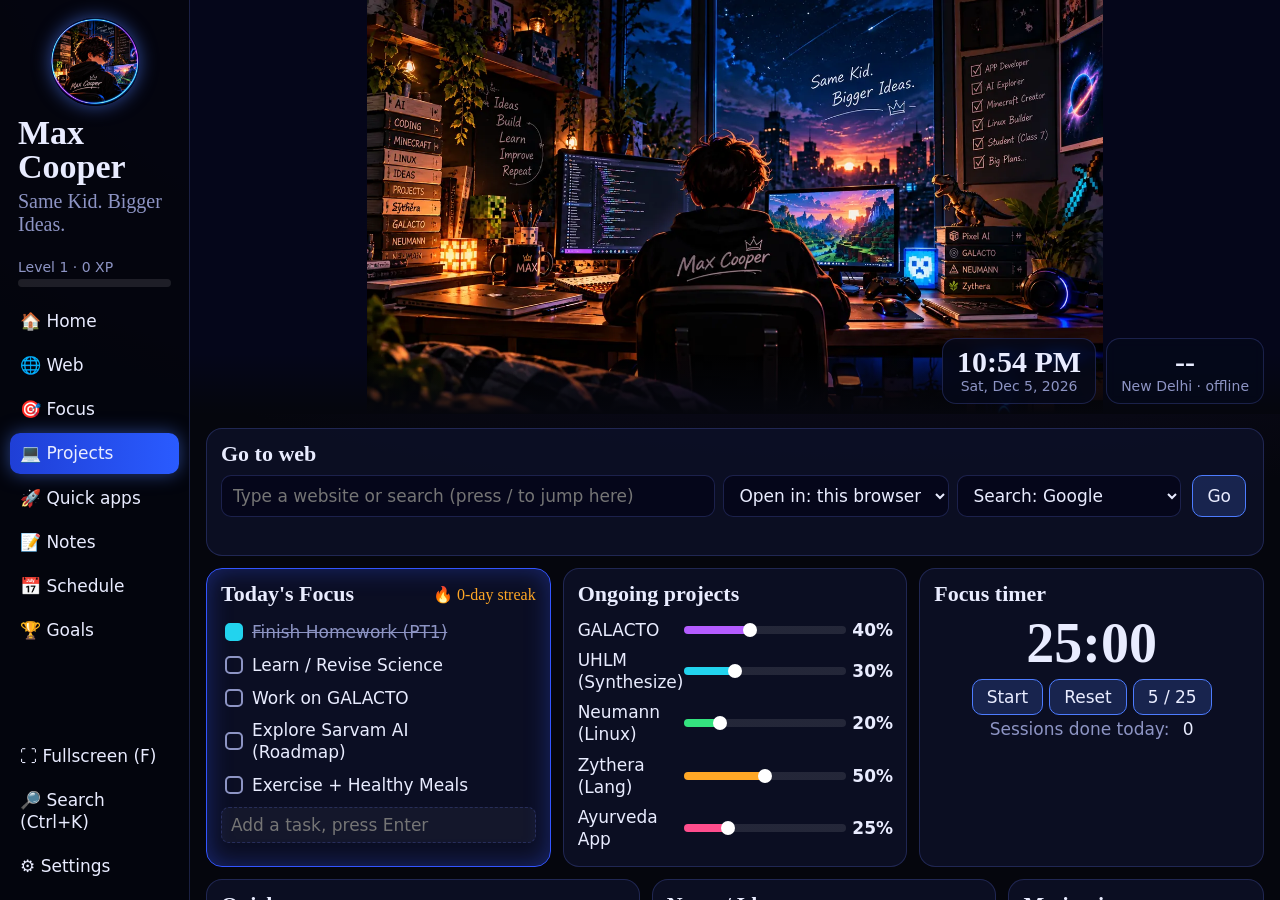
==== index.html @ 5cdc74ed "Add files via upload" ====
<!DOCTYPE html>
<html lang="en"><head><meta charset="UTF-8">
<meta name="viewport" content="width=device-width,initial-scale=1,viewport-fit=cover">
<title>Max Dashboard</title>

<link rel="stylesheet" href="Files/dashboard.css?v=2"></head><body>
<script src="Files/images.js"></script>
<h1 class="vh">Max Dashboard</h1>
<div id="toast" role="status" aria-live="polite"></div>
<nav aria-label="Sections"><img class="av" id="av" alt="Max Cooper"><div class="logo ctr">Max Cooper</div><div class="tag ctr">Same Kid. Bigger Ideas.</div><div class="xp"><span id="lv">Level 1</span> · <span id="xpn">0</span> XP<div class="bar"><i id="xpb"></i></div></div>
<button type="button" class="on" data-go="top">🏠 Home</button><button type="button" data-go="p-go">🌐 Web</button><button type="button" data-go="p-focus">🎯 Focus</button><button type="button" data-go="p-proj">💻 Projects</button><button type="button" data-go="p-apps">🚀 Quick apps</button><button type="button" data-go="p-notes">📝 Notes</button><button type="button" data-go="p-sch">📅 Schedule</button><button type="button" data-go="p-goals">🏆 Goals</button><span class="sp"></span>
<button type="button" id="fs">⛶ Fullscreen (F)</button><button type="button" id="k-open">🔎 Search (Ctrl+K)</button><button type="button" id="set">⚙ Settings</button></nav>
<main id="top"><div class="hero" id="hero" title="Click to enlarge / shrink"><div class="chips">
<div class="chip"><b id="clk">--:--</b><small id="dt"></small></div>
<div class="chip"><b id="wx">--</b><small id="wxs">New Delhi</small></div></div></div>
<div class="grid">
<section class="c s12" id="p-go"><h2>Go to web</h2><form class="go" id="go" autocomplete="off"><input id="gq" placeholder="Type a website or search (press / to jump here)" aria-label="Website or search"><select id="gb" aria-label="Open in browser"><option value="self">Open in: this browser</option><option value="chrome">Open in: Chrome</option><option value="edge">Open in: Edge</option><option value="firefox">Open in: Firefox</option><option value="brave">Open in: Brave</option></select><select id="ge" aria-label="Search engine"><option value="google">Search: Google</option><option value="ddg">Search: DuckDuckGo</option><option value="bing">Search: Bing</option><option value="brave">Search: Brave</option></select><button class="btn" type="submit">Go</button></form><div class="gh" id="gh" aria-live="polite"></div></section>
<section class="c s4 focus" id="p-focus"><h2>Today's Focus <small id="streak"></small></h2><ul id="l-focus"></ul><input class="add" data-add="focus" placeholder="Add a task, press Enter" aria-label="Add focus task"></section>
<section class="c s4" id="p-proj"><h2>Ongoing projects</h2><div id="proj"></div></section>
<section class="c s4 pomo"><h2>Focus timer</h2><div class="tm" id="tm">25:00</div><button class="btn" id="ps">Start</button><button class="btn" id="pr">Reset</button><button class="btn" id="pm">5 / 25</button><div class="row ctr">Sessions done today:&nbsp;<b id="pn">0</b></div></section>
<section class="c s5" id="p-apps"><h2>Quick apps</h2><div class="apps" id="apps"></div></section>
<section class="c s4" id="p-notes"><h2>Notes / Ideas</h2><ul id="l-notes"></ul><input class="add" data-add="notes" placeholder="New idea, press Enter" aria-label="Add note"></section>
<section class="c s3"><h2>Motivation</h2><div class="q" id="q"></div></section>
<section class="c s4" id="p-sch"><h2>Schedule (today)</h2><ul class="sch" id="sch"></ul></section>
<section class="c s4" id="p-goals"><h2>Goals</h2><ul id="l-goals"></ul><input class="add" data-add="goals" placeholder="New goal, press Enter" aria-label="Add goal"></section>
<section class="c s4"><h2>Last 7 days</h2><div class="wk" id="wk"></div><div class="row">Best day<b id="best">0</b></div></section>
<section class="c s4"><h2>This device</h2><div class="row">Battery<b id="bt">n/a</b></div><div class="bar"><i id="btb"></i></div>
<div class="row">Day progress<b id="dp">0%</b></div><div class="bar"><i id="dpb"></i></div>
<div class="row">Network<b id="nw"></b></div><div class="row">CPU cores / RAM<b id="hw"></b></div><div class="row">Tasks done today<b id="td"></b></div></section>
</div></main>
<dialog id="k"><input id="ki" placeholder="Type an app or task…" autocomplete="off" aria-label="Search"><ul id="kr"></ul></dialog>
<dialog id="sd"><h2 id="sdh">Settings</h2><p>Your data lives in this browser only. Back it up before clearing site data.</p>
<button class="btn" id="ex">Export backup</button><button class="btn" id="im">Import backup</button><button class="btn" id="rs">Reset all</button><button class="btn" onclick="sd.close()">Close</button><input type="file" id="fi" accept=".json" hidden></dialog>
<script src="Files/app.js" defer></script></body></html>
---- Files/dashboard.css ----
@font-face{font-family:"Caveat";font-style:normal;font-weight:600;font-display:swap;src:url("fonts/caveat-600.woff2") format("woff2")}
@font-face{font-family:"Patrick Hand";font-style:normal;font-weight:400;font-display:swap;src:url("fonts/patrick-hand.woff2") format("woff2")}

:root{--bg:#05060d;--card:rgba(13,17,42,.78);--line:rgba(110,130,255,.22);--ink:#e9ecff;--dim:#8d94c4;--acc:#4d7cff;--cy:#22d3ee;--gr:#34e37f;--or:#ffa726;--pk:#ff4d8d;--pu:#b45cff}
*{box-sizing:border-box}html,body{margin:0;height:100%}
body{background:radial-gradient(1200px 600px at 70% -10%,#1b1440,transparent),var(--bg);color:var(--ink);font:17px/1.3 "Patrick Hand",system-ui,sans-serif;display:grid;grid-template-columns:190px 1fr;overflow:hidden}
nav{padding:14px 10px;display:flex;flex-direction:column;gap:4px;border-right:1px solid var(--line);background:rgba(4,5,14,.9);overflow:auto}
.logo{font:600 34px/1 Caveat,cursive;padding:6px 8px 2px}.tag{font:20px Caveat,cursive;color:var(--dim);padding:0 8px 12px}
nav a,nav button{display:flex;gap:10px;align-items:center;padding:9px 10px;border-radius:10px;color:var(--ink);text-decoration:none;cursor:pointer;background:none;border:0;font:inherit;width:100%;text-align:left}
nav a:hover,nav button:hover{background:rgba(77,124,255,.14)}nav a.on,nav button.on{background:linear-gradient(90deg,#1f3fd6,#2a5bff);box-shadow:0 0 18px rgba(77,124,255,.5)}
nav .sp{flex:1}
main{overflow:auto;padding:0 16px 18px;scroll-behavior:smooth}
.hero{position:relative;height:clamp(230px,46vh,480px);margin:0 -16px 14px;background:#05061a var(--hero) center/contain no-repeat;cursor:zoom-in;transition:height .35s}.hero.big{height:min(56.25vw,92vh);cursor:zoom-out}
.av{display:none;width:88px;height:88px;border-radius:50%;margin:4px auto 0;box-shadow:0 0 18px rgba(77,124,255,.6);object-fit:cover}.xp{margin:6px 8px 10px;font-size:14px;color:var(--dim)}.xp .bar{margin-top:3px}
.wk{display:flex;align-items:flex-end;gap:6px;height:90px}.wk div{flex:1;text-align:center;font-size:12px;color:var(--dim)}.wk i{display:block;background:linear-gradient(var(--cy),var(--acc));border-radius:6px 6px 2px 2px;min-height:3px;margin-bottom:3px}
.hero:after{content:"";position:absolute;inset:auto 0 0;height:60px;background:linear-gradient(transparent,var(--bg))}
.chips{position:absolute;right:16px;bottom:10px;display:flex;gap:10px;z-index:2;flex-wrap:wrap;max-width:calc(100% - 32px);justify-content:flex-end}
.chip{background:rgba(6,9,26,.82);border:1px solid var(--line);border-radius:14px;padding:8px 14px;backdrop-filter:blur(6px);text-align:center}
.chip b{font:600 30px/1 Caveat,cursive}.chip small{display:block;color:var(--dim);font-size:14px}
.grid{display:grid;grid-template-columns:repeat(12,1fr);gap:12px}
.c{background:var(--card);border:1px solid var(--line);border-radius:16px;padding:12px 14px;min-width:0}
.c h2{margin:0 0 8px;font:600 22px Caveat,cursive;display:flex;justify-content:space-between;align-items:center}
.s12{grid-column:span 12}.s4{grid-column:span 4}.s3{grid-column:span 3}.s5{grid-column:span 5}.s6{grid-column:span 6}.s8{grid-column:span 8}
.focus{border-color:#3355ff;box-shadow:0 0 24px rgba(51,85,255,.35) inset}
ul{list-style:none;margin:0;padding:0}
li.t{display:flex;align-items:center;gap:9px;padding:5px 4px;border-radius:8px}
li.t:hover{background:rgba(255,255,255,.04)}
li.t input{appearance:none;width:18px;height:18px;border:2px solid var(--dim);border-radius:5px;flex:none;cursor:pointer;margin:0}
li.t input:checked{background:var(--cy);border-color:var(--cy)}
li.t input:checked+span{text-decoration:line-through;color:var(--dim)}
li.t span{flex:1;overflow-wrap:anywhere}li.t button{opacity:0;background:none;border:0;color:var(--pk);cursor:pointer;font-size:18px}
li.t:hover button,li.t button:focus{opacity:1}
.add{width:100%;margin-top:6px;background:rgba(255,255,255,.04);border:1px dashed var(--line);border-radius:8px;color:var(--ink);padding:6px 9px;font:inherit}
.go{display:flex;gap:8px;flex-wrap:wrap}.go input,.go select{background:#05061a;color:var(--ink);border:1px solid var(--line);border-radius:10px;padding:9px 11px;font:inherit}.go input{flex:1 1 260px}.go input:focus,.go select:focus{border-color:var(--acc)}.gh{min-height:20px;margin-top:6px;color:var(--dim);font-size:15px}
.pr{display:grid;grid-template-columns:96px 1fr 40px;gap:8px;align-items:center;padding:4px 0}
input[type=range]{width:100%;height:8px;appearance:none;background:rgba(255,255,255,.1);border-radius:9px;outline:0}
input[type=range]::-webkit-slider-thumb{appearance:none;width:14px;height:14px;border-radius:50%;background:#fff;border:0;cursor:pointer}
input[type=range]::-moz-range-thumb{width:14px;height:14px;border-radius:50%;background:#fff;border:0;cursor:pointer}
input[type=range]::-moz-range-track{background:transparent}
.bar{height:8px;border-radius:9px;background:rgba(255,255,255,.1);overflow:hidden}.bar i{display:block;height:100%;border-radius:9px}
.apps{display:grid;grid-template-columns:repeat(4,1fr);gap:8px}
.app{background:rgba(255,255,255,.05);border:1px solid var(--line);border-radius:12px;padding:8px 2px;text-align:center;color:var(--ink);text-decoration:none;font-size:14px}
.app:hover{border-color:var(--acc);background:rgba(77,124,255,.15)}.app em{display:block;font-style:normal;font-size:26px}
.sch li{display:grid;grid-template-columns:52px 14px 1fr;gap:8px;align-items:center;padding:3px 6px;border-radius:8px}
.sch li.now{background:rgba(77,124,255,.22);outline:1px solid var(--acc)}.sch li.past{opacity:.45}
.dot{width:12px;height:12px;border-radius:50%}
.pomo{text-align:center}.pomo .tm{font:600 56px/1 Caveat,cursive;margin:2px 0 8px}
.btn{background:rgba(77,124,255,.2);border:1px solid var(--acc);color:var(--ink);border-radius:10px;padding:6px 14px;font:inherit;cursor:pointer;margin:0 3px}
.btn:hover{background:var(--acc)}
.q{font:600 24px/1.2 Caveat,cursive;padding:6px 4px}.q small{display:block;color:var(--dim);font-size:18px;text-align:right}
.row{display:flex;justify-content:space-between;gap:8px;padding:3px 0;color:var(--dim)}.row b{color:var(--ink);font-weight:400}
dialog{background:#0b0e26;color:var(--ink);border:1px solid var(--acc);border-radius:16px;padding:18px;min-width:min(420px,90vw)}
dialog::backdrop{background:rgba(0,0,0,.7)}
#k input{width:100%;font:22px "Patrick Hand";padding:10px;border-radius:10px;border:1px solid var(--acc);background:#05061a;color:var(--ink)}
:focus-visible{outline:2px solid var(--cy);outline-offset:2px}
@media(max-width:1000px){.s4,.s3,.s5{grid-column:span 6}.s8{grid-column:span 12}}
@media(max-width:760px){body{grid-template-columns:1fr;grid-template-rows:auto 1fr}nav{flex-direction:row;overflow-x:auto;border:0;padding:8px}nav .logo,nav .tag,nav .sp{display:none}nav a,nav button{white-space:nowrap}.ctr{text-align:center}.s4,.s3,.s5,.s6,.s8{grid-column:span 12}}
@media(prefers-reduced-motion:reduce){main{scroll-behavior:auto}.hero{transition:none}}
.vh{position:absolute;width:1px;height:1px;overflow:hidden;clip:rect(0,0,0,0);white-space:nowrap}
#toast{position:fixed;left:50%;bottom:18px;transform:translate(-50%,120%);opacity:0;transition:transform .25s,opacity .25s;background:#3a0d14;border:1px solid #ff4d6d;color:#ffd7de;padding:9px 16px;border-radius:12px;z-index:50;font-size:15px;pointer-events:none}
#xpb{width:0;background:var(--pu)}
#streak{font:16px "Patrick Hand";color:var(--or)}
.row.ctr{justify-content:center}
#btb{width:0;background:var(--gr)}
#dpb{width:0;background:var(--acc)}
#kr{margin-top:8px}
#sdh{font:600 26px Caveat}
#rs{border-color:var(--pk)}

/* ---------- Neon scrollbars (v2: blended, brighter) ---------- */
main{--sb1:#22d3ee;--sb2:#4d7cff;--sb3:#b45cff;--sb4:#ff4d8d}
nav{--sb1:#ff4d8d;--sb2:#b45cff;--sb3:#4d7cff;--sb4:#22d3ee}
main::-webkit-scrollbar{width:14px;height:14px}
nav::-webkit-scrollbar{width:10px;height:10px}
main::-webkit-scrollbar-track,nav::-webkit-scrollbar-track{
  background:linear-gradient(90deg,rgba(77,124,255,.10),rgba(5,6,18,.95) 40%,rgba(180,92,255,.10));
  box-shadow:inset 0 0 8px rgba(0,0,0,.9),inset 0 0 2px rgba(110,130,255,.5)}
main::-webkit-scrollbar-thumb,nav::-webkit-scrollbar-thumb{
  background:linear-gradient(180deg,var(--sb1),var(--sb2) 35%,var(--sb3) 70%,var(--sb4));
  border-radius:12px;border:2px solid rgba(5,6,18,.95);
  box-shadow:0 0 6px var(--sb1),0 0 14px var(--sb2),0 0 22px var(--sb3),inset 0 0 5px rgba(255,255,255,.7)}
main::-webkit-scrollbar-thumb:hover,nav::-webkit-scrollbar-thumb:hover{
  background:linear-gradient(180deg,#fff,var(--sb1) 25%,var(--sb2) 60%,var(--sb3));
  box-shadow:0 0 10px var(--sb1),0 0 22px var(--sb2),0 0 34px var(--sb3),inset 0 0 8px #fff}
main::-webkit-scrollbar-thumb:active,nav::-webkit-scrollbar-thumb:active{filter:brightness(1.35) saturate(1.3)}
nav::-webkit-scrollbar-thumb:horizontal{background:linear-gradient(90deg,var(--sb1),var(--sb2) 35%,var(--sb3) 70%,var(--sb4))}
main::-webkit-scrollbar-button,nav::-webkit-scrollbar-button{display:none;width:0;height:0}
main::-webkit-scrollbar-corner,nav::-webkit-scrollbar-corner{background:transparent}
@supports not selector(::-webkit-scrollbar){
  main{scrollbar-width:thin;scrollbar-color:#22d3ee rgba(5,6,18,.95)}
  nav{scrollbar-width:thin;scrollbar-color:#ff4d8d rgba(5,6,18,.95)}
}
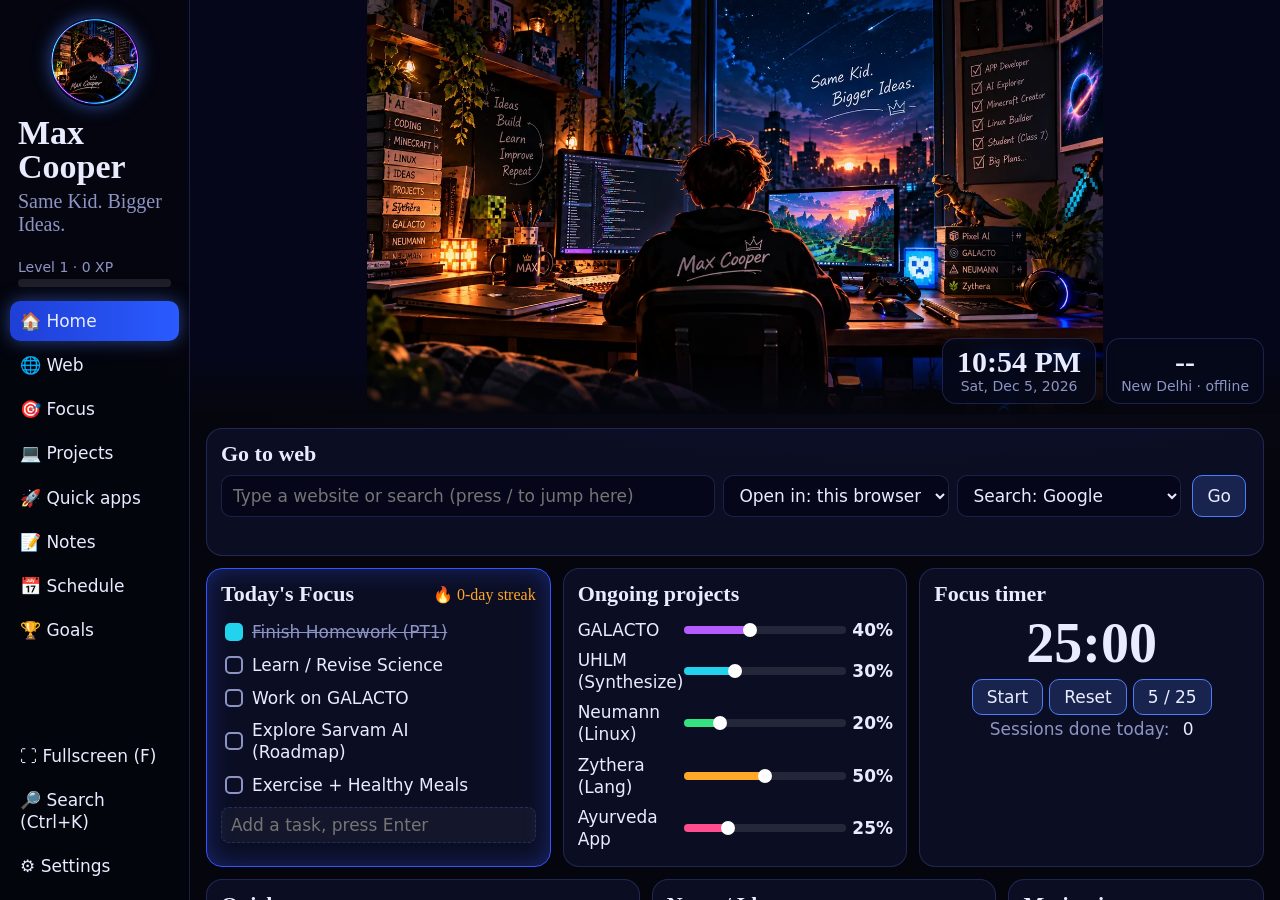
==== commit ea227ca9: "Add files via upload" ====
--- a/index.html
+++ b/index.html
@@ -3,14 +3,14 @@
 <meta name="viewport" content="width=device-width,initial-scale=1,viewport-fit=cover">
 <title>Max Dashboard</title>
 
-<link rel="stylesheet" href="Files/dashboard.css?v=2"></head><body>
+<link rel="stylesheet" href="Files/dashboard.css?v=5"></head><body>
 <script src="Files/images.js"></script>
 <h1 class="vh">Max Dashboard</h1>
 <div id="toast" role="status" aria-live="polite"></div>
 <nav aria-label="Sections"><img class="av" id="av" alt="Max Cooper"><div class="logo ctr">Max Cooper</div><div class="tag ctr">Same Kid. Bigger Ideas.</div><div class="xp"><span id="lv">Level 1</span> · <span id="xpn">0</span> XP<div class="bar"><i id="xpb"></i></div></div>
 <button type="button" class="on" data-go="top">🏠 Home</button><button type="button" data-go="p-go">🌐 Web</button><button type="button" data-go="p-focus">🎯 Focus</button><button type="button" data-go="p-proj">💻 Projects</button><button type="button" data-go="p-apps">🚀 Quick apps</button><button type="button" data-go="p-notes">📝 Notes</button><button type="button" data-go="p-sch">📅 Schedule</button><button type="button" data-go="p-goals">🏆 Goals</button><span class="sp"></span>
 <button type="button" id="fs">⛶ Fullscreen (F)</button><button type="button" id="k-open">🔎 Search (Ctrl+K)</button><button type="button" id="set">⚙ Settings</button></nav>
-<main id="top"><div class="hero" id="hero" title="Click to enlarge / shrink"><div class="chips">
+<main id="top"><div class="tab" id="tab-top"><div class="hero" id="hero" title="Click to enlarge / shrink"><div class="chips">
 <div class="chip"><b id="clk">--:--</b><small id="dt"></small></div>
 <div class="chip"><b id="wx">--</b><small id="wxs">New Delhi</small></div></div></div>
 <div class="grid">
@@ -27,8 +27,8 @@
 <section class="c s4"><h2>This device</h2><div class="row">Battery<b id="bt">n/a</b></div><div class="bar"><i id="btb"></i></div>
 <div class="row">Day progress<b id="dp">0%</b></div><div class="bar"><i id="dpb"></i></div>
 <div class="row">Network<b id="nw"></b></div><div class="row">CPU cores / RAM<b id="hw"></b></div><div class="row">Tasks done today<b id="td"></b></div></section>
-</div></main>
+</div></div><div class="tab" id="tab-p-go" hidden></div><div class="tab" id="tab-p-focus" hidden></div><div class="tab" id="tab-p-proj" hidden></div><div class="tab" id="tab-p-apps" hidden></div><div class="tab" id="tab-p-notes" hidden></div><div class="tab" id="tab-p-sch" hidden></div><div class="tab" id="tab-p-goals" hidden></div></main>
 <dialog id="k"><input id="ki" placeholder="Type an app or task…" autocomplete="off" aria-label="Search"><ul id="kr"></ul></dialog>
 <dialog id="sd"><h2 id="sdh">Settings</h2><p>Your data lives in this browser only. Back it up before clearing site data.</p>
 <button class="btn" id="ex">Export backup</button><button class="btn" id="im">Import backup</button><button class="btn" id="rs">Reset all</button><button class="btn" onclick="sd.close()">Close</button><input type="file" id="fi" accept=".json" hidden></dialog>
-<script src="Files/app.js" defer></script></body></html>
+<script src="Files/app.js?v=5" defer></script></body></html>
--- a/Files/dashboard.css
+++ b/Files/dashboard.css
@@ -67,26 +67,25 @@
 #sdh{font:600 26px Caveat}
 #rs{border-color:var(--pk)}
 
-/* ---------- Neon scrollbars (v2: blended, brighter) ---------- */
-main{--sb1:#22d3ee;--sb2:#4d7cff;--sb3:#b45cff;--sb4:#ff4d8d}
-nav{--sb1:#ff4d8d;--sb2:#b45cff;--sb3:#4d7cff;--sb4:#22d3ee}
-main::-webkit-scrollbar{width:14px;height:14px}
-nav::-webkit-scrollbar{width:10px;height:10px}
-main::-webkit-scrollbar-track,nav::-webkit-scrollbar-track{
-  background:linear-gradient(90deg,rgba(77,124,255,.10),rgba(5,6,18,.95) 40%,rgba(180,92,255,.10));
-  box-shadow:inset 0 0 8px rgba(0,0,0,.9),inset 0 0 2px rgba(110,130,255,.5)}
+/* ---------- Neon scrollbars (v4: dark glass + neon edge, matches the cards) ---------- */
+main{--n1:34,211,238;--n2:77,124,255;--n3:180,92,255}
+nav{--n1:180,92,255;--n2:77,124,255;--n3:34,211,238}
+main::-webkit-scrollbar,nav::-webkit-scrollbar{width:12px;height:12px}
+main::-webkit-scrollbar-track,nav::-webkit-scrollbar-track{background:rgba(5,6,16,.55);border-left:1px solid rgba(110,130,255,.16);box-shadow:inset 0 0 10px rgba(0,0,0,.7)}
 main::-webkit-scrollbar-thumb,nav::-webkit-scrollbar-thumb{
-  background:linear-gradient(180deg,var(--sb1),var(--sb2) 35%,var(--sb3) 70%,var(--sb4));
-  border-radius:12px;border:2px solid rgba(5,6,18,.95);
-  box-shadow:0 0 6px var(--sb1),0 0 14px var(--sb2),0 0 22px var(--sb3),inset 0 0 5px rgba(255,255,255,.7)}
+  background:linear-gradient(180deg,rgba(var(--n1),.22),rgba(var(--n2),.28),rgba(var(--n3),.22)) padding-box;
+  border:3px solid transparent;border-radius:12px;
+  box-shadow:inset 0 0 0 1px rgba(var(--n2),.75),inset 0 0 8px rgba(var(--n1),.45)}
 main::-webkit-scrollbar-thumb:hover,nav::-webkit-scrollbar-thumb:hover{
-  background:linear-gradient(180deg,#fff,var(--sb1) 25%,var(--sb2) 60%,var(--sb3));
-  box-shadow:0 0 10px var(--sb1),0 0 22px var(--sb2),0 0 34px var(--sb3),inset 0 0 8px #fff}
-main::-webkit-scrollbar-thumb:active,nav::-webkit-scrollbar-thumb:active{filter:brightness(1.35) saturate(1.3)}
-nav::-webkit-scrollbar-thumb:horizontal{background:linear-gradient(90deg,var(--sb1),var(--sb2) 35%,var(--sb3) 70%,var(--sb4))}
+  background:linear-gradient(180deg,rgba(var(--n1),.45),rgba(var(--n2),.5),rgba(var(--n3),.45)) padding-box;
+  box-shadow:inset 0 0 0 1px rgb(var(--n1)),inset 0 0 10px rgba(var(--n1),.8),0 0 8px rgba(var(--n2),.6)}
+main::-webkit-scrollbar-thumb:active,nav::-webkit-scrollbar-thumb:active{background:linear-gradient(180deg,rgba(var(--n1),.6),rgba(var(--n3),.6)) padding-box}
+nav::-webkit-scrollbar-thumb:horizontal{background:linear-gradient(90deg,rgba(var(--n1),.22),rgba(var(--n2),.28),rgba(var(--n3),.22)) padding-box}
 main::-webkit-scrollbar-button,nav::-webkit-scrollbar-button{display:none;width:0;height:0}
 main::-webkit-scrollbar-corner,nav::-webkit-scrollbar-corner{background:transparent}
 @supports not selector(::-webkit-scrollbar){
-  main{scrollbar-width:thin;scrollbar-color:#22d3ee rgba(5,6,18,.95)}
-  nav{scrollbar-width:thin;scrollbar-color:#ff4d8d rgba(5,6,18,.95)}
+  main,nav{scrollbar-width:thin;scrollbar-color:rgba(77,124,255,.6) rgba(5,6,16,.55)}
 }
+
+/* ---------- Tabs: one page visible at a time ---------- */
+.tab[hidden]{display:none}
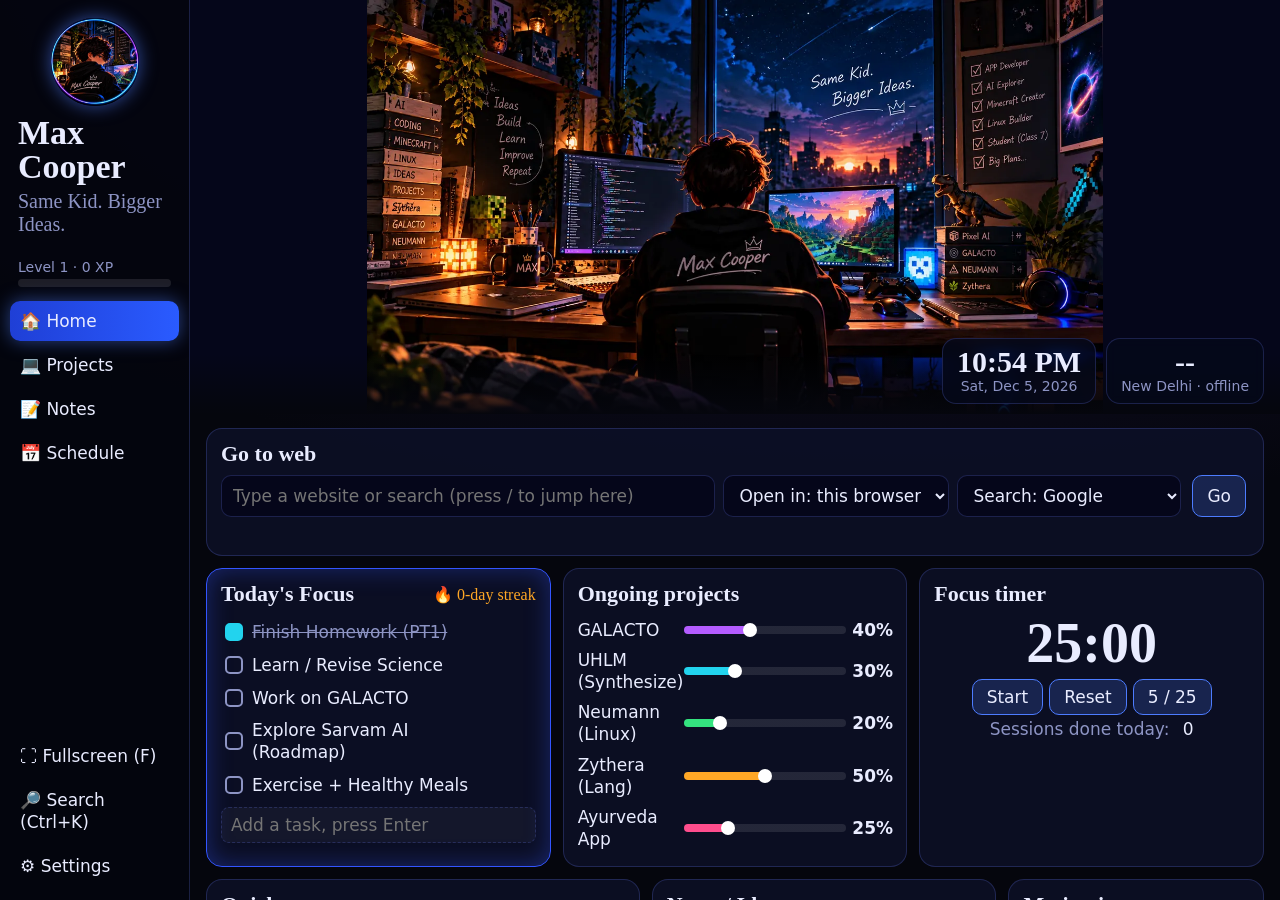
==== commit ede5a09b: "Add files via upload" ====
--- a/index.html
+++ b/index.html
@@ -3,12 +3,12 @@
 <meta name="viewport" content="width=device-width,initial-scale=1,viewport-fit=cover">
 <title>Max Dashboard</title>
 
-<link rel="stylesheet" href="Files/dashboard.css?v=5"></head><body>
+<link rel="stylesheet" href="Files/dashboard.css?v=6"></head><body>
 <script src="Files/images.js"></script>
 <h1 class="vh">Max Dashboard</h1>
 <div id="toast" role="status" aria-live="polite"></div>
 <nav aria-label="Sections"><img class="av" id="av" alt="Max Cooper"><div class="logo ctr">Max Cooper</div><div class="tag ctr">Same Kid. Bigger Ideas.</div><div class="xp"><span id="lv">Level 1</span> · <span id="xpn">0</span> XP<div class="bar"><i id="xpb"></i></div></div>
-<button type="button" class="on" data-go="top">🏠 Home</button><button type="button" data-go="p-go">🌐 Web</button><button type="button" data-go="p-focus">🎯 Focus</button><button type="button" data-go="p-proj">💻 Projects</button><button type="button" data-go="p-apps">🚀 Quick apps</button><button type="button" data-go="p-notes">📝 Notes</button><button type="button" data-go="p-sch">📅 Schedule</button><button type="button" data-go="p-goals">🏆 Goals</button><span class="sp"></span>
+<button type="button" class="on" data-go="top">🏠 Home</button><button type="button" data-go="p-proj">💻 Projects</button><button type="button" data-go="p-notes">📝 Notes</button><button type="button" data-go="p-sch">📅 Schedule</button><span class="sp"></span>
 <button type="button" id="fs">⛶ Fullscreen (F)</button><button type="button" id="k-open">🔎 Search (Ctrl+K)</button><button type="button" id="set">⚙ Settings</button></nav>
 <main id="top"><div class="tab" id="tab-top"><div class="hero" id="hero" title="Click to enlarge / shrink"><div class="chips">
 <div class="chip"><b id="clk">--:--</b><small id="dt"></small></div>
@@ -27,8 +27,8 @@
 <section class="c s4"><h2>This device</h2><div class="row">Battery<b id="bt">n/a</b></div><div class="bar"><i id="btb"></i></div>
 <div class="row">Day progress<b id="dp">0%</b></div><div class="bar"><i id="dpb"></i></div>
 <div class="row">Network<b id="nw"></b></div><div class="row">CPU cores / RAM<b id="hw"></b></div><div class="row">Tasks done today<b id="td"></b></div></section>
-</div></div><div class="tab" id="tab-p-go" hidden></div><div class="tab" id="tab-p-focus" hidden></div><div class="tab" id="tab-p-proj" hidden></div><div class="tab" id="tab-p-apps" hidden></div><div class="tab" id="tab-p-notes" hidden></div><div class="tab" id="tab-p-sch" hidden></div><div class="tab" id="tab-p-goals" hidden></div></main>
-<dialog id="k"><input id="ki" placeholder="Type an app or task…" autocomplete="off" aria-label="Search"><ul id="kr"></ul></dialog>
+</div></div><div class="tab" id="tab-p-proj" hidden></div><div class="tab" id="tab-p-notes" hidden></div><div class="tab" id="tab-p-sch" hidden></div></main>
+<dialog id="k"><div class="kh"><input id="ki" placeholder="Type an app or task…" autocomplete="off" aria-label="Search"><button type="button" class="btn" id="k-x" aria-label="Close search (Esc)">✕ Esc</button></div><ul id="kr"></ul><small class="khint">Enter opens the first result · Esc or click outside to close</small></dialog>
 <dialog id="sd"><h2 id="sdh">Settings</h2><p>Your data lives in this browser only. Back it up before clearing site data.</p>
 <button class="btn" id="ex">Export backup</button><button class="btn" id="im">Import backup</button><button class="btn" id="rs">Reset all</button><button class="btn" onclick="sd.close()">Close</button><input type="file" id="fi" accept=".json" hidden></dialog>
-<script src="Files/app.js?v=5" defer></script></body></html>
+<script src="Files/app.js?v=6" defer></script></body></html>
--- a/Files/dashboard.css
+++ b/Files/dashboard.css
@@ -89,3 +89,7 @@
 
 /* ---------- Tabs: one page visible at a time ---------- */
 .tab[hidden]{display:none}
+
+/* search palette exit */
+.kh{display:flex;gap:8px;align-items:center}#k .kh input{flex:1;width:auto;min-width:0}#k-x{white-space:nowrap;margin:0}
+.khint{display:block;margin-top:8px;color:var(--dim);font-size:14px}
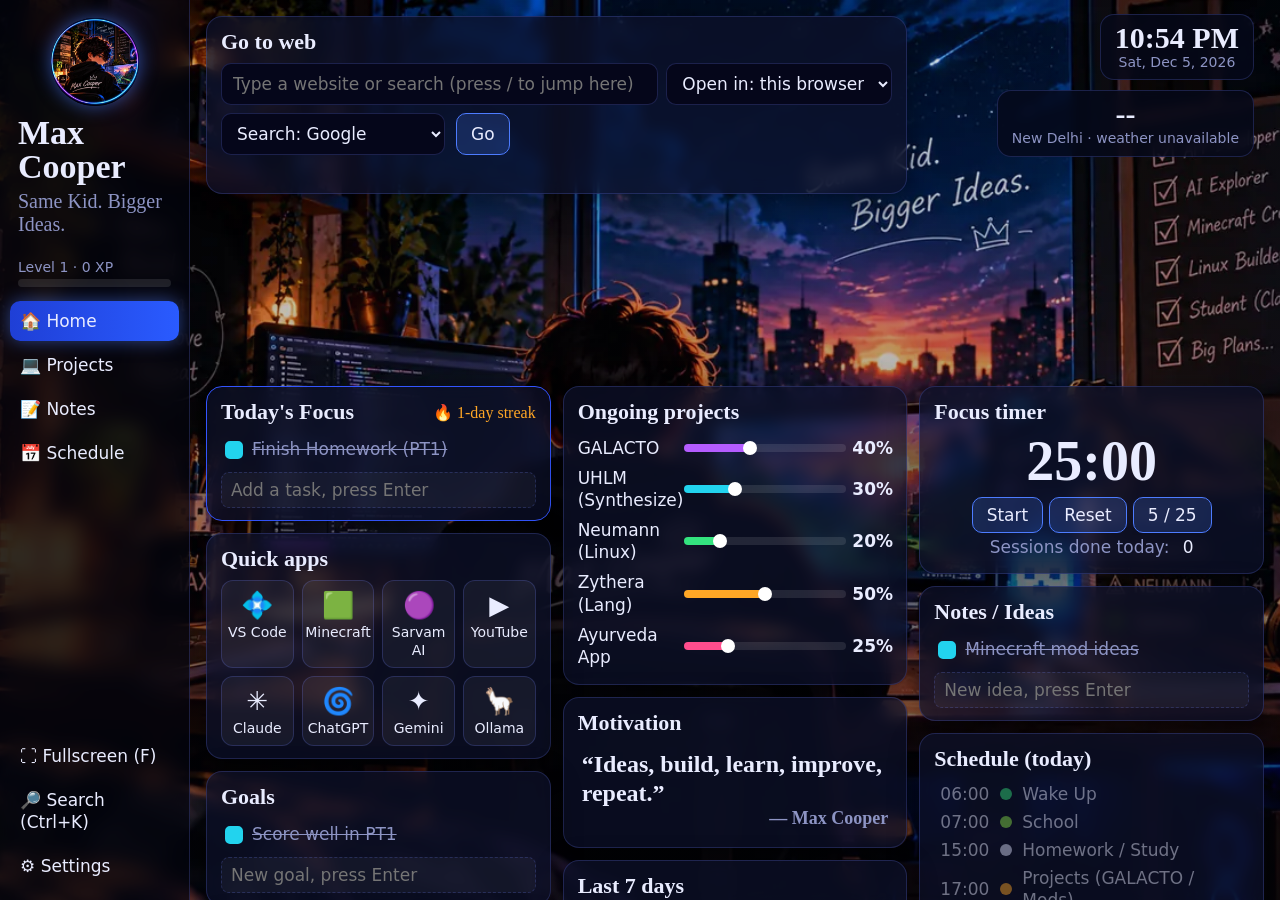
==== commit 945b8f79: "Add files via upload" ====
--- a/index.html
+++ b/index.html
@@ -1,34 +1,24 @@
-<!DOCTYPE html>
+<!doctype html>
 <html lang="en"><head><meta charset="UTF-8">
 <meta name="viewport" content="width=device-width,initial-scale=1,viewport-fit=cover">
+<meta name="referrer" content="strict-origin-when-cross-origin">
+<meta http-equiv="Content-Security-Policy" content="default-src 'self'; base-uri 'self'; object-src 'none'; form-action 'self'; script-src 'self'; style-src 'self'; style-src-attr 'none'; img-src 'self' data:; font-src 'self'; connect-src 'self' https://api.open-meteo.com; media-src 'self' blob:; upgrade-insecure-requests; worker-src 'none'; child-src 'none'; frame-src 'none'; manifest-src 'none'">
 <title>Max Dashboard</title>
 
-<link rel="stylesheet" href="Files/dashboard.css?v=6"></head><body>
-<script src="Files/images.js"></script>
+<link rel="stylesheet" href="Files/dashboard.css?v=10" integrity="sha256-ASLS/O2pvuTN1r3kNy6S98vdaICuDOQw22bFtj13DyQ="></head><body>
+<script src="Files/images.js" integrity="sha256-DKSNkQ2lrHrO9ttjyRki/hijJqi7IDDa0PtmcprA6M0="></script>
 <h1 class="vh">Max Dashboard</h1>
 <div id="toast" role="status" aria-live="polite"></div>
 <nav aria-label="Sections"><img class="av" id="av" alt="Max Cooper"><div class="logo ctr">Max Cooper</div><div class="tag ctr">Same Kid. Bigger Ideas.</div><div class="xp"><span id="lv">Level 1</span> · <span id="xpn">0</span> XP<div class="bar"><i id="xpb"></i></div></div>
 <button type="button" class="on" data-go="top">🏠 Home</button><button type="button" data-go="p-proj">💻 Projects</button><button type="button" data-go="p-notes">📝 Notes</button><button type="button" data-go="p-sch">📅 Schedule</button><span class="sp"></span>
 <button type="button" id="fs">⛶ Fullscreen (F)</button><button type="button" id="k-open">🔎 Search (Ctrl+K)</button><button type="button" id="set">⚙ Settings</button></nav>
-<main id="top"><div class="tab" id="tab-top"><div class="hero" id="hero" title="Click to enlarge / shrink"><div class="chips">
-<div class="chip"><b id="clk">--:--</b><small id="dt"></small></div>
-<div class="chip"><b id="wx">--</b><small id="wxs">New Delhi</small></div></div></div>
-<div class="grid">
-<section class="c s12" id="p-go"><h2>Go to web</h2><form class="go" id="go" autocomplete="off"><input id="gq" placeholder="Type a website or search (press / to jump here)" aria-label="Website or search"><select id="gb" aria-label="Open in browser"><option value="self">Open in: this browser</option><option value="chrome">Open in: Chrome</option><option value="edge">Open in: Edge</option><option value="firefox">Open in: Firefox</option><option value="brave">Open in: Brave</option></select><select id="ge" aria-label="Search engine"><option value="google">Search: Google</option><option value="ddg">Search: DuckDuckGo</option><option value="bing">Search: Bing</option><option value="brave">Search: Brave</option></select><button class="btn" type="submit">Go</button></form><div class="gh" id="gh" aria-live="polite"></div></section>
-<section class="c s4 focus" id="p-focus"><h2>Today's Focus <small id="streak"></small></h2><ul id="l-focus"></ul><input class="add" data-add="focus" placeholder="Add a task, press Enter" aria-label="Add focus task"></section>
-<section class="c s4" id="p-proj"><h2>Ongoing projects</h2><div id="proj"></div></section>
-<section class="c s4 pomo"><h2>Focus timer</h2><div class="tm" id="tm">25:00</div><button class="btn" id="ps">Start</button><button class="btn" id="pr">Reset</button><button class="btn" id="pm">5 / 25</button><div class="row ctr">Sessions done today:&nbsp;<b id="pn">0</b></div></section>
-<section class="c s5" id="p-apps"><h2>Quick apps</h2><div class="apps" id="apps"></div></section>
-<section class="c s4" id="p-notes"><h2>Notes / Ideas</h2><ul id="l-notes"></ul><input class="add" data-add="notes" placeholder="New idea, press Enter" aria-label="Add note"></section>
-<section class="c s3"><h2>Motivation</h2><div class="q" id="q"></div></section>
-<section class="c s4" id="p-sch"><h2>Schedule (today)</h2><ul class="sch" id="sch"></ul></section>
-<section class="c s4" id="p-goals"><h2>Goals</h2><ul id="l-goals"></ul><input class="add" data-add="goals" placeholder="New goal, press Enter" aria-label="Add goal"></section>
-<section class="c s4"><h2>Last 7 days</h2><div class="wk" id="wk"></div><div class="row">Best day<b id="best">0</b></div></section>
-<section class="c s4"><h2>This device</h2><div class="row">Battery<b id="bt">n/a</b></div><div class="bar"><i id="btb"></i></div>
-<div class="row">Day progress<b id="dp">0%</b></div><div class="bar"><i id="dpb"></i></div>
-<div class="row">Network<b id="nw"></b></div><div class="row">CPU cores / RAM<b id="hw"></b></div><div class="row">Tasks done today<b id="td"></b></div></section>
-</div></div><div class="tab" id="tab-p-proj" hidden></div><div class="tab" id="tab-p-notes" hidden></div><div class="tab" id="tab-p-sch" hidden></div></main>
+<main id="top">
+<!-- Each tab container is filled by its own file in Files/tabs/ -->
+<div class="tab" id="tab-top"></div><div class="tab" id="tab-p-proj" hidden></div><div class="tab" id="tab-p-notes" hidden></div><div class="tab" id="tab-p-sch" hidden></div>
+</main>
+<script src="Files/tabs/home.js?v=9" integrity="sha256-0d5N35qYxcYWl7Ebz5nkqH8hmTQU2Q9qoBXex+glGNI="></script><script src="Files/tabs/projects.js?v=9" integrity="sha256-8lkROdfsP2WsHMDW55VZPWRDlmV+4P5IpBIFC++3Hk0="></script><script src="Files/tabs/notes.js?v=9" integrity="sha256-IBhlDDo35VaH8/vUDvH/Yoanx/hv0JfLiVHgCAsTyp4="></script><script src="Files/tabs/schedule.js?v=9" integrity="sha256-3oxqGyKa1Dp/z+nBW8+4pX3Re7vFSq0e6SkgWl/P/mg="></script>
 <dialog id="k"><div class="kh"><input id="ki" placeholder="Type an app or task…" autocomplete="off" aria-label="Search"><button type="button" class="btn" id="k-x" aria-label="Close search (Esc)">✕ Esc</button></div><ul id="kr"></ul><small class="khint">Enter opens the first result · Esc or click outside to close</small></dialog>
+<dialog id="hp"><h2>Keyboard shortcuts</h2><ul class="hk-list"><li><kbd>Ctrl</kbd>+<kbd>K</kbd> Search apps &amp; tasks</li><li><kbd>/</kbd> Jump to "Go to web"</li><li><kbd>F</kbd> Fullscreen</li><li><kbd>?</kbd> This help</li><li><kbd>Esc</kbd> Close any popup</li></ul><button class="btn" id="hp-x">Close</button></dialog>
 <dialog id="sd"><h2 id="sdh">Settings</h2><p>Your data lives in this browser only. Back it up before clearing site data.</p>
-<button class="btn" id="ex">Export backup</button><button class="btn" id="im">Import backup</button><button class="btn" id="rs">Reset all</button><button class="btn" onclick="sd.close()">Close</button><input type="file" id="fi" accept=".json" hidden></dialog>
-<script src="Files/app.js?v=6" defer></script></body></html>
+<button class="btn" id="ex">Export backup</button><button class="btn" id="im">Import backup</button><button class="btn" id="rs">Reset all</button><button class="btn" id="rl">Reset layout</button><button class="btn" id="hk">Shortcuts (?)</button><button class="btn" id="sd-x">Close</button><input type="file" id="fi" accept=".json" hidden></dialog>
+<script src="Files/tests/startup-test.js?v=12" integrity="sha256-9XOs8IiM9RMJsht8yeqc+/j+JPk5bANmRAPoQq8q8oQ="></script><script src="Files/app.js?v=14" integrity="sha256-JcoBfh3CTKYmSHgoVBMBc7H/ThaJZu0gEqO98DC7OFk=" defer></script><script src="Files/widgets.js?v=13" integrity="sha256-pwBN94If7LrBbP+to4ojXRtFNbsjaQ+A1Kb/5KGH4Mo=" defer></script></body></html>
--- a/Files/dashboard.css
+++ b/Files/dashboard.css
@@ -10,7 +10,7 @@
 nav a:hover,nav button:hover{background:rgba(77,124,255,.14)}nav a.on,nav button.on{background:linear-gradient(90deg,#1f3fd6,#2a5bff);box-shadow:0 0 18px rgba(77,124,255,.5)}
 nav .sp{flex:1}
 main{overflow:auto;padding:0 16px 18px;scroll-behavior:smooth}
-.hero{position:relative;height:clamp(230px,46vh,480px);margin:0 -16px 14px;background:#05061a var(--hero) center/contain no-repeat;cursor:zoom-in;transition:height .35s}.hero.big{height:min(56.25vw,92vh);cursor:zoom-out}
+.hero{position:relative;height:clamp(230px,46vh,480px);margin:0 -16px 14px;background:#05061a url("media/hero.webp") center/contain no-repeat;cursor:zoom-in;transition:height .35s}.hero.big{height:min(56.25vw,92vh);cursor:zoom-out}
 .av{display:none;width:88px;height:88px;border-radius:50%;margin:4px auto 0;box-shadow:0 0 18px rgba(77,124,255,.6);object-fit:cover}.xp{margin:6px 8px 10px;font-size:14px;color:var(--dim)}.xp .bar{margin-top:3px}
 .wk{display:flex;align-items:flex-end;gap:6px;height:90px}.wk div{flex:1;text-align:center;font-size:12px;color:var(--dim)}.wk i{display:block;background:linear-gradient(var(--cy),var(--acc));border-radius:6px 6px 2px 2px;min-height:3px;margin-bottom:3px}
 .hero:after{content:"";position:absolute;inset:auto 0 0;height:60px;background:linear-gradient(transparent,var(--bg))}
@@ -93,3 +93,306 @@
 /* search palette exit */
 .kh{display:flex;gap:8px;align-items:center}#k .kh input{flex:1;width:auto;min-width:0}#k-x{white-space:nowrap;margin:0}
 .khint{display:block;margin-top:8px;color:var(--dim);font-size:14px}
+
+/* ---------- Full-screen background + floating widgets ---------- */
+body::before{content:"";position:fixed;inset:0;z-index:-1;background:linear-gradient(rgba(5,6,13,.10),rgba(5,6,13,.50)),url("media/hero.webp") center/cover no-repeat}
+nav{background:rgba(4,5,14,.72);backdrop-filter:blur(10px)}
+.c{background:rgba(13,17,42,.72);backdrop-filter:blur(8px)}
+.chips{position:fixed;top:14px;right:26px;left:auto;bottom:auto;flex-direction:column;align-items:flex-end;z-index:5}
+@media(min-width:761px){
+ .grid{display:block;position:relative;margin-top:8px}
+ .grid>.c{position:absolute;box-shadow:0 8px 30px rgba(0,0,0,.45)}
+ .grid>.c h2{cursor:grab;touch-action:none;user-select:none}
+ .grid>.c.drag{cursor:grabbing;box-shadow:0 0 26px rgba(77,124,255,.6);opacity:.95}
+}
+
+/* Hardened dynamic-state classes: no inline style attributes required. */
+#av.visible{display:block}
+#toast.show{opacity:1;transform:translate(-50%,0)}
+.pct-w-0{width:0%!important}
+.pct-w-1{width:1%!important}
+.pct-w-2{width:2%!important}
+.pct-w-3{width:3%!important}
+.pct-w-4{width:4%!important}
+.pct-w-5{width:5%!important}
+.pct-w-6{width:6%!important}
+.pct-w-7{width:7%!important}
+.pct-w-8{width:8%!important}
+.pct-w-9{width:9%!important}
+.pct-w-10{width:10%!important}
+.pct-w-11{width:11%!important}
+.pct-w-12{width:12%!important}
+.pct-w-13{width:13%!important}
+.pct-w-14{width:14%!important}
+.pct-w-15{width:15%!important}
+.pct-w-16{width:16%!important}
+.pct-w-17{width:17%!important}
+.pct-w-18{width:18%!important}
+.pct-w-19{width:19%!important}
+.pct-w-20{width:20%!important}
+.pct-w-21{width:21%!important}
+.pct-w-22{width:22%!important}
+.pct-w-23{width:23%!important}
+.pct-w-24{width:24%!important}
+.pct-w-25{width:25%!important}
+.pct-w-26{width:26%!important}
+.pct-w-27{width:27%!important}
+.pct-w-28{width:28%!important}
+.pct-w-29{width:29%!important}
+.pct-w-30{width:30%!important}
+.pct-w-31{width:31%!important}
+.pct-w-32{width:32%!important}
+.pct-w-33{width:33%!important}
+.pct-w-34{width:34%!important}
+.pct-w-35{width:35%!important}
+.pct-w-36{width:36%!important}
+.pct-w-37{width:37%!important}
+.pct-w-38{width:38%!important}
+.pct-w-39{width:39%!important}
+.pct-w-40{width:40%!important}
+.pct-w-41{width:41%!important}
+.pct-w-42{width:42%!important}
+.pct-w-43{width:43%!important}
+.pct-w-44{width:44%!important}
+.pct-w-45{width:45%!important}
+.pct-w-46{width:46%!important}
+.pct-w-47{width:47%!important}
+.pct-w-48{width:48%!important}
+.pct-w-49{width:49%!important}
+.pct-w-50{width:50%!important}
+.pct-w-51{width:51%!important}
+.pct-w-52{width:52%!important}
+.pct-w-53{width:53%!important}
+.pct-w-54{width:54%!important}
+.pct-w-55{width:55%!important}
+.pct-w-56{width:56%!important}
+.pct-w-57{width:57%!important}
+.pct-w-58{width:58%!important}
+.pct-w-59{width:59%!important}
+.pct-w-60{width:60%!important}
+.pct-w-61{width:61%!important}
+.pct-w-62{width:62%!important}
+.pct-w-63{width:63%!important}
+.pct-w-64{width:64%!important}
+.pct-w-65{width:65%!important}
+.pct-w-66{width:66%!important}
+.pct-w-67{width:67%!important}
+.pct-w-68{width:68%!important}
+.pct-w-69{width:69%!important}
+.pct-w-70{width:70%!important}
+.pct-w-71{width:71%!important}
+.pct-w-72{width:72%!important}
+.pct-w-73{width:73%!important}
+.pct-w-74{width:74%!important}
+.pct-w-75{width:75%!important}
+.pct-w-76{width:76%!important}
+.pct-w-77{width:77%!important}
+.pct-w-78{width:78%!important}
+.pct-w-79{width:79%!important}
+.pct-w-80{width:80%!important}
+.pct-w-81{width:81%!important}
+.pct-w-82{width:82%!important}
+.pct-w-83{width:83%!important}
+.pct-w-84{width:84%!important}
+.pct-w-85{width:85%!important}
+.pct-w-86{width:86%!important}
+.pct-w-87{width:87%!important}
+.pct-w-88{width:88%!important}
+.pct-w-89{width:89%!important}
+.pct-w-90{width:90%!important}
+.pct-w-91{width:91%!important}
+.pct-w-92{width:92%!important}
+.pct-w-93{width:93%!important}
+.pct-w-94{width:94%!important}
+.pct-w-95{width:95%!important}
+.pct-w-96{width:96%!important}
+.pct-w-97{width:97%!important}
+.pct-w-98{width:98%!important}
+.pct-w-99{width:99%!important}
+.pct-w-100{width:100%!important}
+.pct-h-0{height:0px!important}
+.pct-h-1{height:1px!important}
+.pct-h-2{height:2px!important}
+.pct-h-3{height:3px!important}
+.pct-h-4{height:4px!important}
+.pct-h-5{height:5px!important}
+.pct-h-6{height:6px!important}
+.pct-h-7{height:7px!important}
+.pct-h-8{height:8px!important}
+.pct-h-9{height:9px!important}
+.pct-h-10{height:10px!important}
+.pct-h-11{height:11px!important}
+.pct-h-12{height:12px!important}
+.pct-h-13{height:13px!important}
+.pct-h-14{height:14px!important}
+.pct-h-15{height:15px!important}
+.pct-h-16{height:16px!important}
+.pct-h-17{height:17px!important}
+.pct-h-18{height:18px!important}
+.pct-h-19{height:19px!important}
+.pct-h-20{height:20px!important}
+.pct-h-21{height:21px!important}
+.pct-h-22{height:22px!important}
+.pct-h-23{height:23px!important}
+.pct-h-24{height:24px!important}
+.pct-h-25{height:25px!important}
+.pct-h-26{height:26px!important}
+.pct-h-27{height:27px!important}
+.pct-h-28{height:28px!important}
+.pct-h-29{height:29px!important}
+.pct-h-30{height:30px!important}
+.pct-h-31{height:31px!important}
+.pct-h-32{height:32px!important}
+.pct-h-33{height:33px!important}
+.pct-h-34{height:34px!important}
+.pct-h-35{height:35px!important}
+.pct-h-36{height:36px!important}
+.pct-h-37{height:37px!important}
+.pct-h-38{height:38px!important}
+.pct-h-39{height:39px!important}
+.pct-h-40{height:40px!important}
+.pct-h-41{height:41px!important}
+.pct-h-42{height:42px!important}
+.pct-h-43{height:43px!important}
+.pct-h-44{height:44px!important}
+.pct-h-45{height:45px!important}
+.pct-h-46{height:46px!important}
+.pct-h-47{height:47px!important}
+.pct-h-48{height:48px!important}
+.pct-h-49{height:49px!important}
+.pct-h-50{height:50px!important}
+.pct-h-51{height:51px!important}
+.pct-h-52{height:52px!important}
+.pct-h-53{height:53px!important}
+.pct-h-54{height:54px!important}
+.pct-h-55{height:55px!important}
+.pct-h-56{height:56px!important}
+.pct-h-57{height:57px!important}
+.pct-h-58{height:58px!important}
+.pct-h-59{height:59px!important}
+.pct-h-60{height:60px!important}
+.pct-h-61{height:61px!important}
+.pct-h-62{height:62px!important}
+.pct-h-63{height:63px!important}
+.pct-h-64{height:64px!important}
+.proj-c0{--pc:#b45cff}
+.proj-c1{--pc:#22d3ee}
+.proj-c2{--pc:#34e37f}
+.proj-c3{--pc:#ffa726}
+.proj-c4{--pc:#ff4d8d}
+.proj-c5{--pc:#4d7cff}
+.proj-range.pct-0{background:linear-gradient(90deg,var(--pc) 0%,rgba(255,255,255,.1) 0%)}
+.proj-range.pct-1{background:linear-gradient(90deg,var(--pc) 1%,rgba(255,255,255,.1) 1%)}
+.proj-range.pct-2{background:linear-gradient(90deg,var(--pc) 2%,rgba(255,255,255,.1) 2%)}
+.proj-range.pct-3{background:linear-gradient(90deg,var(--pc) 3%,rgba(255,255,255,.1) 3%)}
+.proj-range.pct-4{background:linear-gradient(90deg,var(--pc) 4%,rgba(255,255,255,.1) 4%)}
+.proj-range.pct-5{background:linear-gradient(90deg,var(--pc) 5%,rgba(255,255,255,.1) 5%)}
+.proj-range.pct-6{background:linear-gradient(90deg,var(--pc) 6%,rgba(255,255,255,.1) 6%)}
+.proj-range.pct-7{background:linear-gradient(90deg,var(--pc) 7%,rgba(255,255,255,.1) 7%)}
+.proj-range.pct-8{background:linear-gradient(90deg,var(--pc) 8%,rgba(255,255,255,.1) 8%)}
+.proj-range.pct-9{background:linear-gradient(90deg,var(--pc) 9%,rgba(255,255,255,.1) 9%)}
+.proj-range.pct-10{background:linear-gradient(90deg,var(--pc) 10%,rgba(255,255,255,.1) 10%)}
+.proj-range.pct-11{background:linear-gradient(90deg,var(--pc) 11%,rgba(255,255,255,.1) 11%)}
+.proj-range.pct-12{background:linear-gradient(90deg,var(--pc) 12%,rgba(255,255,255,.1) 12%)}
+.proj-range.pct-13{background:linear-gradient(90deg,var(--pc) 13%,rgba(255,255,255,.1) 13%)}
+.proj-range.pct-14{background:linear-gradient(90deg,var(--pc) 14%,rgba(255,255,255,.1) 14%)}
+.proj-range.pct-15{background:linear-gradient(90deg,var(--pc) 15%,rgba(255,255,255,.1) 15%)}
+.proj-range.pct-16{background:linear-gradient(90deg,var(--pc) 16%,rgba(255,255,255,.1) 16%)}
+.proj-range.pct-17{background:linear-gradient(90deg,var(--pc) 17%,rgba(255,255,255,.1) 17%)}
+.proj-range.pct-18{background:linear-gradient(90deg,var(--pc) 18%,rgba(255,255,255,.1) 18%)}
+.proj-range.pct-19{background:linear-gradient(90deg,var(--pc) 19%,rgba(255,255,255,.1) 19%)}
+.proj-range.pct-20{background:linear-gradient(90deg,var(--pc) 20%,rgba(255,255,255,.1) 20%)}
+.proj-range.pct-21{background:linear-gradient(90deg,var(--pc) 21%,rgba(255,255,255,.1) 21%)}
+.proj-range.pct-22{background:linear-gradient(90deg,var(--pc) 22%,rgba(255,255,255,.1) 22%)}
+.proj-range.pct-23{background:linear-gradient(90deg,var(--pc) 23%,rgba(255,255,255,.1) 23%)}
+.proj-range.pct-24{background:linear-gradient(90deg,var(--pc) 24%,rgba(255,255,255,.1) 24%)}
+.proj-range.pct-25{background:linear-gradient(90deg,var(--pc) 25%,rgba(255,255,255,.1) 25%)}
+.proj-range.pct-26{background:linear-gradient(90deg,var(--pc) 26%,rgba(255,255,255,.1) 26%)}
+.proj-range.pct-27{background:linear-gradient(90deg,var(--pc) 27%,rgba(255,255,255,.1) 27%)}
+.proj-range.pct-28{background:linear-gradient(90deg,var(--pc) 28%,rgba(255,255,255,.1) 28%)}
+.proj-range.pct-29{background:linear-gradient(90deg,var(--pc) 29%,rgba(255,255,255,.1) 29%)}
+.proj-range.pct-30{background:linear-gradient(90deg,var(--pc) 30%,rgba(255,255,255,.1) 30%)}
+.proj-range.pct-31{background:linear-gradient(90deg,var(--pc) 31%,rgba(255,255,255,.1) 31%)}
+.proj-range.pct-32{background:linear-gradient(90deg,var(--pc) 32%,rgba(255,255,255,.1) 32%)}
+.proj-range.pct-33{background:linear-gradient(90deg,var(--pc) 33%,rgba(255,255,255,.1) 33%)}
+.proj-range.pct-34{background:linear-gradient(90deg,var(--pc) 34%,rgba(255,255,255,.1) 34%)}
+.proj-range.pct-35{background:linear-gradient(90deg,var(--pc) 35%,rgba(255,255,255,.1) 35%)}
+.proj-range.pct-36{background:linear-gradient(90deg,var(--pc) 36%,rgba(255,255,255,.1) 36%)}
+.proj-range.pct-37{background:linear-gradient(90deg,var(--pc) 37%,rgba(255,255,255,.1) 37%)}
+.proj-range.pct-38{background:linear-gradient(90deg,var(--pc) 38%,rgba(255,255,255,.1) 38%)}
+.proj-range.pct-39{background:linear-gradient(90deg,var(--pc) 39%,rgba(255,255,255,.1) 39%)}
+.proj-range.pct-40{background:linear-gradient(90deg,var(--pc) 40%,rgba(255,255,255,.1) 40%)}
+.proj-range.pct-41{background:linear-gradient(90deg,var(--pc) 41%,rgba(255,255,255,.1) 41%)}
+.proj-range.pct-42{background:linear-gradient(90deg,var(--pc) 42%,rgba(255,255,255,.1) 42%)}
+.proj-range.pct-43{background:linear-gradient(90deg,var(--pc) 43%,rgba(255,255,255,.1) 43%)}
+.proj-range.pct-44{background:linear-gradient(90deg,var(--pc) 44%,rgba(255,255,255,.1) 44%)}
+.proj-range.pct-45{background:linear-gradient(90deg,var(--pc) 45%,rgba(255,255,255,.1) 45%)}
+.proj-range.pct-46{background:linear-gradient(90deg,var(--pc) 46%,rgba(255,255,255,.1) 46%)}
+.proj-range.pct-47{background:linear-gradient(90deg,var(--pc) 47%,rgba(255,255,255,.1) 47%)}
+.proj-range.pct-48{background:linear-gradient(90deg,var(--pc) 48%,rgba(255,255,255,.1) 48%)}
+.proj-range.pct-49{background:linear-gradient(90deg,var(--pc) 49%,rgba(255,255,255,.1) 49%)}
+.proj-range.pct-50{background:linear-gradient(90deg,var(--pc) 50%,rgba(255,255,255,.1) 50%)}
+.proj-range.pct-51{background:linear-gradient(90deg,var(--pc) 51%,rgba(255,255,255,.1) 51%)}
+.proj-range.pct-52{background:linear-gradient(90deg,var(--pc) 52%,rgba(255,255,255,.1) 52%)}
+.proj-range.pct-53{background:linear-gradient(90deg,var(--pc) 53%,rgba(255,255,255,.1) 53%)}
+.proj-range.pct-54{background:linear-gradient(90deg,var(--pc) 54%,rgba(255,255,255,.1) 54%)}
+.proj-range.pct-55{background:linear-gradient(90deg,var(--pc) 55%,rgba(255,255,255,.1) 55%)}
+.proj-range.pct-56{background:linear-gradient(90deg,var(--pc) 56%,rgba(255,255,255,.1) 56%)}
+.proj-range.pct-57{background:linear-gradient(90deg,var(--pc) 57%,rgba(255,255,255,.1) 57%)}
+.proj-range.pct-58{background:linear-gradient(90deg,var(--pc) 58%,rgba(255,255,255,.1) 58%)}
+.proj-range.pct-59{background:linear-gradient(90deg,var(--pc) 59%,rgba(255,255,255,.1) 59%)}
+.proj-range.pct-60{background:linear-gradient(90deg,var(--pc) 60%,rgba(255,255,255,.1) 60%)}
+.proj-range.pct-61{background:linear-gradient(90deg,var(--pc) 61%,rgba(255,255,255,.1) 61%)}
+.proj-range.pct-62{background:linear-gradient(90deg,var(--pc) 62%,rgba(255,255,255,.1) 62%)}
+.proj-range.pct-63{background:linear-gradient(90deg,var(--pc) 63%,rgba(255,255,255,.1) 63%)}
+.proj-range.pct-64{background:linear-gradient(90deg,var(--pc) 64%,rgba(255,255,255,.1) 64%)}
+.proj-range.pct-65{background:linear-gradient(90deg,var(--pc) 65%,rgba(255,255,255,.1) 65%)}
+.proj-range.pct-66{background:linear-gradient(90deg,var(--pc) 66%,rgba(255,255,255,.1) 66%)}
+.proj-range.pct-67{background:linear-gradient(90deg,var(--pc) 67%,rgba(255,255,255,.1) 67%)}
+.proj-range.pct-68{background:linear-gradient(90deg,var(--pc) 68%,rgba(255,255,255,.1) 68%)}
+.proj-range.pct-69{background:linear-gradient(90deg,var(--pc) 69%,rgba(255,255,255,.1) 69%)}
+.proj-range.pct-70{background:linear-gradient(90deg,var(--pc) 70%,rgba(255,255,255,.1) 70%)}
+.proj-range.pct-71{background:linear-gradient(90deg,var(--pc) 71%,rgba(255,255,255,.1) 71%)}
+.proj-range.pct-72{background:linear-gradient(90deg,var(--pc) 72%,rgba(255,255,255,.1) 72%)}
+.proj-range.pct-73{background:linear-gradient(90deg,var(--pc) 73%,rgba(255,255,255,.1) 73%)}
+.proj-range.pct-74{background:linear-gradient(90deg,var(--pc) 74%,rgba(255,255,255,.1) 74%)}
+.proj-range.pct-75{background:linear-gradient(90deg,var(--pc) 75%,rgba(255,255,255,.1) 75%)}
+.proj-range.pct-76{background:linear-gradient(90deg,var(--pc) 76%,rgba(255,255,255,.1) 76%)}
+.proj-range.pct-77{background:linear-gradient(90deg,var(--pc) 77%,rgba(255,255,255,.1) 77%)}
+.proj-range.pct-78{background:linear-gradient(90deg,var(--pc) 78%,rgba(255,255,255,.1) 78%)}
+.proj-range.pct-79{background:linear-gradient(90deg,var(--pc) 79%,rgba(255,255,255,.1) 79%)}
+.proj-range.pct-80{background:linear-gradient(90deg,var(--pc) 80%,rgba(255,255,255,.1) 80%)}
+.proj-range.pct-81{background:linear-gradient(90deg,var(--pc) 81%,rgba(255,255,255,.1) 81%)}
+.proj-range.pct-82{background:linear-gradient(90deg,var(--pc) 82%,rgba(255,255,255,.1) 82%)}
+.proj-range.pct-83{background:linear-gradient(90deg,var(--pc) 83%,rgba(255,255,255,.1) 83%)}
+.proj-range.pct-84{background:linear-gradient(90deg,var(--pc) 84%,rgba(255,255,255,.1) 84%)}
+.proj-range.pct-85{background:linear-gradient(90deg,var(--pc) 85%,rgba(255,255,255,.1) 85%)}
+.proj-range.pct-86{background:linear-gradient(90deg,var(--pc) 86%,rgba(255,255,255,.1) 86%)}
+.proj-range.pct-87{background:linear-gradient(90deg,var(--pc) 87%,rgba(255,255,255,.1) 87%)}
+.proj-range.pct-88{background:linear-gradient(90deg,var(--pc) 88%,rgba(255,255,255,.1) 88%)}
+.proj-range.pct-89{background:linear-gradient(90deg,var(--pc) 89%,rgba(255,255,255,.1) 89%)}
+.proj-range.pct-90{background:linear-gradient(90deg,var(--pc) 90%,rgba(255,255,255,.1) 90%)}
+.proj-range.pct-91{background:linear-gradient(90deg,var(--pc) 91%,rgba(255,255,255,.1) 91%)}
+.proj-range.pct-92{background:linear-gradient(90deg,var(--pc) 92%,rgba(255,255,255,.1) 92%)}
+.proj-range.pct-93{background:linear-gradient(90deg,var(--pc) 93%,rgba(255,255,255,.1) 93%)}
+.proj-range.pct-94{background:linear-gradient(90deg,var(--pc) 94%,rgba(255,255,255,.1) 94%)}
+.proj-range.pct-95{background:linear-gradient(90deg,var(--pc) 95%,rgba(255,255,255,.1) 95%)}
+.proj-range.pct-96{background:linear-gradient(90deg,var(--pc) 96%,rgba(255,255,255,.1) 96%)}
+.proj-range.pct-97{background:linear-gradient(90deg,var(--pc) 97%,rgba(255,255,255,.1) 97%)}
+.proj-range.pct-98{background:linear-gradient(90deg,var(--pc) 98%,rgba(255,255,255,.1) 98%)}
+.proj-range.pct-99{background:linear-gradient(90deg,var(--pc) 99%,rgba(255,255,255,.1) 99%)}
+.proj-range.pct-100{background:linear-gradient(90deg,var(--pc) 100%,rgba(255,255,255,.1) 100%)}
+.dot-0{background:#34e37f}
+.dot-1{background:#8be34a}
+.dot-2{background:#dfe3ff}
+.dot-3{background:#ffa726}
+.dot-4{background:#ff8a3d}
+.dot-5{background:#ff4d6d}
+.dot-6{background:#4d7cff}
+.proj-range{background:linear-gradient(90deg,var(--pc) 0%,rgba(255,255,255,.1) 0%)}
+
+.search-result{color:var(--ink);text-decoration:none;flex:1}
+
+/* ---- shortcuts help dialog ---- */
+#hp{max-width:380px}.hk-list{list-style:none;padding:0;margin:10px 0 14px;display:grid;gap:8px}
+kbd{border:1px solid rgba(110,130,255,.5);border-radius:6px;padding:1px 7px;background:rgba(13,17,42,.8);box-shadow:0 0 6px rgba(77,124,255,.35);font-family:inherit}
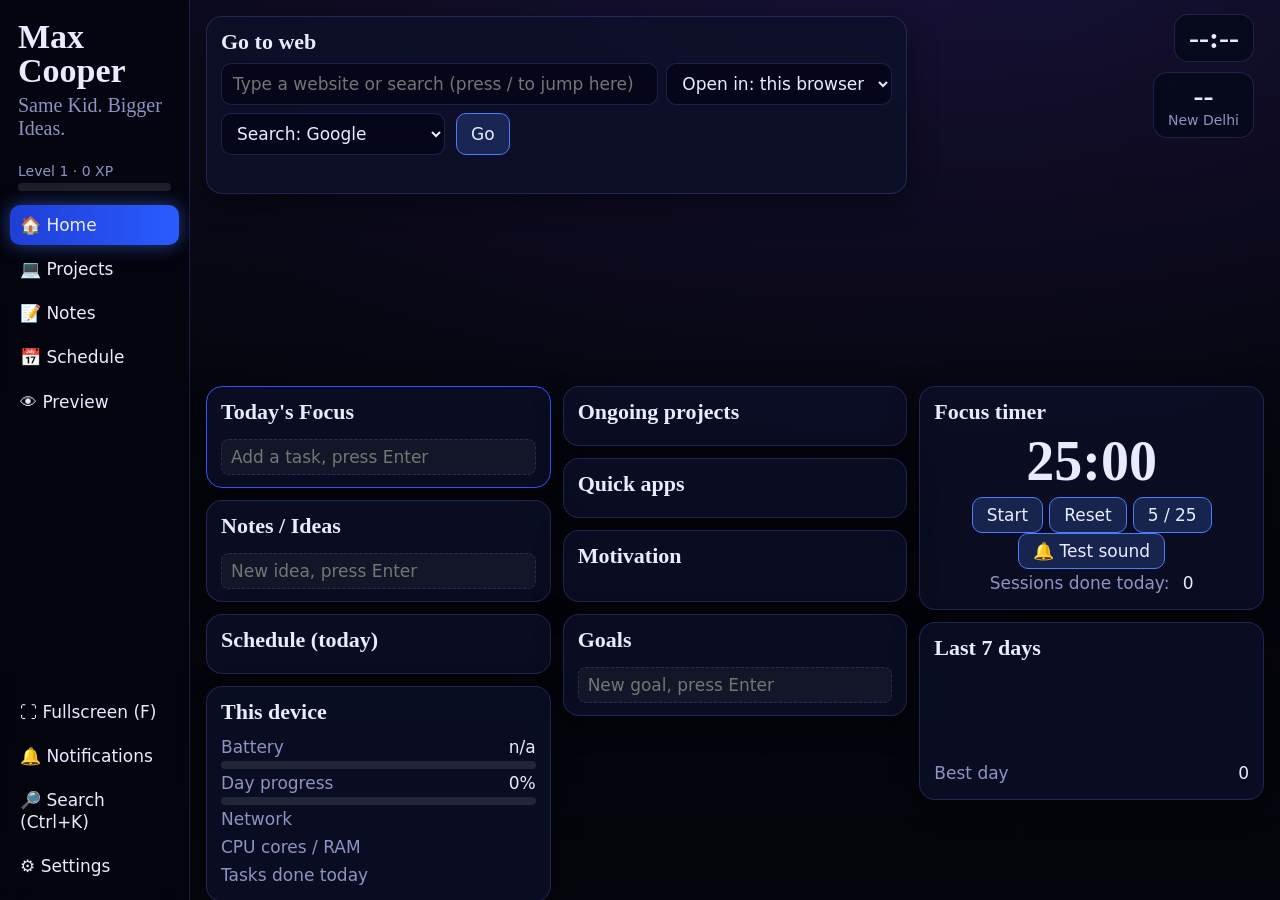
==== commit 09b4ce84: "Add files via upload" ====
--- a/index.html
+++ b/index.html
@@ -2,23 +2,25 @@
 <html lang="en"><head><meta charset="UTF-8">
 <meta name="viewport" content="width=device-width,initial-scale=1,viewport-fit=cover">
 <meta name="referrer" content="strict-origin-when-cross-origin">
-<meta http-equiv="Content-Security-Policy" content="default-src 'self'; base-uri 'self'; object-src 'none'; form-action 'self'; script-src 'self'; style-src 'self'; style-src-attr 'none'; img-src 'self' data:; font-src 'self'; connect-src 'self' https://api.open-meteo.com; media-src 'self' blob:; upgrade-insecure-requests; worker-src 'none'; child-src 'none'; frame-src 'none'; manifest-src 'none'">
+<meta http-equiv="Content-Security-Policy" content="default-src 'self'; base-uri 'self'; object-src 'none'; form-action 'self'; script-src 'self'; style-src 'self'; style-src-attr 'none'; img-src 'self' data:; font-src 'self'; connect-src 'self' https://api.open-meteo.com; media-src 'self' blob:; upgrade-insecure-requests; worker-src 'self'; child-src 'self'; frame-src 'self'; manifest-src 'none'">
 <title>Max Dashboard</title>
 
-<link rel="stylesheet" href="Files/dashboard.css?v=10" integrity="sha256-ASLS/O2pvuTN1r3kNy6S98vdaICuDOQw22bFtj13DyQ="></head><body>
+<link rel="stylesheet" href="Files/dashboard.css?v=15" integrity="sha256-0n+cdCjKD3VzL7ekbGVIvM1SSV748pGVPBIRHelsygE="></head><body>
 <script src="Files/images.js" integrity="sha256-DKSNkQ2lrHrO9ttjyRki/hijJqi7IDDa0PtmcprA6M0="></script>
 <h1 class="vh">Max Dashboard</h1>
 <div id="toast" role="status" aria-live="polite"></div>
 <nav aria-label="Sections"><img class="av" id="av" alt="Max Cooper"><div class="logo ctr">Max Cooper</div><div class="tag ctr">Same Kid. Bigger Ideas.</div><div class="xp"><span id="lv">Level 1</span> · <span id="xpn">0</span> XP<div class="bar"><i id="xpb"></i></div></div>
-<button type="button" class="on" data-go="top">🏠 Home</button><button type="button" data-go="p-proj">💻 Projects</button><button type="button" data-go="p-notes">📝 Notes</button><button type="button" data-go="p-sch">📅 Schedule</button><span class="sp"></span>
-<button type="button" id="fs">⛶ Fullscreen (F)</button><button type="button" id="k-open">🔎 Search (Ctrl+K)</button><button type="button" id="set">⚙ Settings</button></nav>
+<button type="button" class="on" data-go="top">🏠 Home</button><button type="button" data-go="p-proj">💻 Projects</button><button type="button" data-go="p-notes">📝 Notes</button><button type="button" data-go="p-sch">📅 Schedule</button><button type="button" data-go="p-preview" id="preview-nav">👁 Preview</button><span class="sp"></span>
+<button type="button" id="fs">⛶ Fullscreen (F)</button><button type="button" id="notification-center-open" aria-haspopup="dialog">🔔 Notifications <span id="notification-center-count" aria-label="unread notifications">0</span></button><button type="button" id="k-open">🔎 Search (Ctrl+K)</button><button type="button" id="set">⚙ Settings</button></nav>
 <main id="top">
 <!-- Each tab container is filled by its own file in Files/tabs/ -->
 <div class="tab" id="tab-top"></div><div class="tab" id="tab-p-proj" hidden></div><div class="tab" id="tab-p-notes" hidden></div><div class="tab" id="tab-p-sch" hidden></div>
+<div class="tab preview-tab" id="tab-p-preview" hidden><header class="preview-heading"><h2>Live dashboard preview</h2><p>This embeds the dashboard with its sidebar and layout. Use it like a normal dashboard, right here.</p><button type="button" class="btn" id="preview-reload">↻ Refresh preview</button></header><iframe id="dashboard-preview" title="Live Max Dashboard preview" src="index.html?preview=1" loading="lazy" referrerpolicy="same-origin"></iframe></div>
 </main>
-<script src="Files/tabs/home.js?v=9" integrity="sha256-0d5N35qYxcYWl7Ebz5nkqH8hmTQU2Q9qoBXex+glGNI="></script><script src="Files/tabs/projects.js?v=9" integrity="sha256-8lkROdfsP2WsHMDW55VZPWRDlmV+4P5IpBIFC++3Hk0="></script><script src="Files/tabs/notes.js?v=9" integrity="sha256-IBhlDDo35VaH8/vUDvH/Yoanx/hv0JfLiVHgCAsTyp4="></script><script src="Files/tabs/schedule.js?v=9" integrity="sha256-3oxqGyKa1Dp/z+nBW8+4pX3Re7vFSq0e6SkgWl/P/mg="></script>
+<script src="Files/tabs/home.js?v=10" integrity="sha256-wQvYA0yzq34MZ/9iK3c9KC+XVmVE9jfMOwojyX1ZfJk="></script><script src="Files/tabs/projects.js?v=9" integrity="sha256-8lkROdfsP2WsHMDW55VZPWRDlmV+4P5IpBIFC++3Hk0="></script><script src="Files/tabs/notes.js?v=9" integrity="sha256-IBhlDDo35VaH8/vUDvH/Yoanx/hv0JfLiVHgCAsTyp4="></script><script src="Files/tabs/schedule.js?v=13" integrity="sha256-+d+H7gWjNSRMeRW6wYidtuuFHtFYk9dJdPR7qiakNCE="></script>
 <dialog id="k"><div class="kh"><input id="ki" placeholder="Type an app or task…" autocomplete="off" aria-label="Search"><button type="button" class="btn" id="k-x" aria-label="Close search (Esc)">✕ Esc</button></div><ul id="kr"></ul><small class="khint">Enter opens the first result · Esc or click outside to close</small></dialog>
 <dialog id="hp"><h2>Keyboard shortcuts</h2><ul class="hk-list"><li><kbd>Ctrl</kbd>+<kbd>K</kbd> Search apps &amp; tasks</li><li><kbd>/</kbd> Jump to "Go to web"</li><li><kbd>F</kbd> Fullscreen</li><li><kbd>?</kbd> This help</li><li><kbd>Esc</kbd> Close any popup</li></ul><button class="btn" id="hp-x">Close</button></dialog>
+<dialog id="notification-center-dialog" aria-labelledby="notification-center-title"><h2 id="notification-center-title">Notification center</h2><p>Schedule reminders and focus-session alerts from this dashboard.</p><div class="notification-actions"><button class="btn" type="button" id="notification-center-read">Mark all read</button><button class="btn ghost" type="button" id="notification-center-clear">Clear all</button><button class="btn ghost" type="button" id="notification-center-close">Close</button></div><ul id="notification-center-list" class="notification-center-list"></ul></dialog>
 <dialog id="sd"><h2 id="sdh">Settings</h2><p>Your data lives in this browser only. Back it up before clearing site data.</p>
 <button class="btn" id="ex">Export backup</button><button class="btn" id="im">Import backup</button><button class="btn" id="rs">Reset all</button><button class="btn" id="rl">Reset layout</button><button class="btn" id="hk">Shortcuts (?)</button><button class="btn" id="sd-x">Close</button><input type="file" id="fi" accept=".json" hidden></dialog>
-<script src="Files/tests/startup-test.js?v=12" integrity="sha256-9XOs8IiM9RMJsht8yeqc+/j+JPk5bANmRAPoQq8q8oQ="></script><script src="Files/app.js?v=14" integrity="sha256-JcoBfh3CTKYmSHgoVBMBc7H/ThaJZu0gEqO98DC7OFk=" defer></script><script src="Files/widgets.js?v=13" integrity="sha256-pwBN94If7LrBbP+to4ojXRtFNbsjaQ+A1Kb/5KGH4Mo=" defer></script></body></html>
+<script src="Files/tests/startup-test.js?v=12" integrity="sha256-9XOs8IiM9RMJsht8yeqc+/j+JPk5bANmRAPoQq8q8oQ="></script><script src="Files/app.js?v=27" integrity="sha256-X0+qvm0fA8KiLR3ZsVMq/8LBHHvT3PB+a1ZDA+nQtJI=" defer></script><script src="Files/notifications.js?v=2" integrity="sha256-s4+DuNksRw4ZXuWKmm/SZzcjpzKDT0yUwr41MVaPHjA=" defer></script><script src="Files/widgets.js?v=14" integrity="sha256-pyEDkQnrm5AjCgj977es4ejk8MKQ+lF9SQbFwoqZf68=" defer></script></body></html>
--- a/Files/dashboard.css
+++ b/Files/dashboard.css
@@ -396,3 +396,44 @@
 /* ---- shortcuts help dialog ---- */
 #hp{max-width:380px}.hk-list{list-style:none;padding:0;margin:10px 0 14px;display:grid;gap:8px}
 kbd{border:1px solid rgba(110,130,255,.5);border-radius:6px;padding:1px 7px;background:rgba(13,17,42,.8);box-shadow:0 0 6px rgba(77,124,255,.35);font-family:inherit}
+
+
+/* Schedule tab */
+.schedule-wrap{max-width:1180px;margin:24px auto 40px}.schedule-head{display:flex;align-items:center;justify-content:space-between;gap:16px;margin:0 0 20px}.schedule-head h1{font:600 clamp(34px,5vw,48px)/1 "Caveat",cursive;margin:0 0 8px}.schedule-kicker{font-size:12px;letter-spacing:.16em;color:var(--cy);margin:0 0 8px}.schedule-sub{color:var(--dim);margin:4px 0 0}.schedule-layout{display:grid;grid-template-columns:minmax(0,1.7fr) minmax(250px,1fr);gap:14px}.schedule-panel,.schedule-side{padding:18px;min-width:0}.schedule-datebar{display:flex;align-items:center;gap:12px;padding-bottom:16px;border-bottom:1px solid var(--line)}.schedule-datebar>div{flex:1;min-width:0}.schedule-datebar h2,.schedule-list-head h2,.schedule-side h2{font-size:22px;margin:0}.schedule-datebar small,.schedule-list-head span{color:var(--dim)}.schedule-form{display:grid;gap:12px;padding:16px 0;border-bottom:1px solid var(--line)}.schedule-form label{display:grid;gap:5px;color:var(--dim);font-size:14px}.schedule-form input,.schedule-form select,.schedule-form textarea{width:100%;min-width:0;color:var(--ink);background:rgba(3,5,18,.72);border:1px solid var(--line);border-radius:9px;padding:10px;font:inherit;font-size:16px}.schedule-form input:focus,.schedule-form select:focus,.schedule-form textarea:focus{outline:2px solid var(--acc);outline-offset:1px}.schedule-fields{display:grid;grid-template-columns:1fr 1fr;gap:10px}.schedule-optional{color:var(--dim);font-size:12px}.schedule-message{margin:0;color:var(--or);font-size:14px}.schedule-list-head{display:flex;align-items:center;justify-content:space-between;margin:16px 0 10px}.schedule-events{display:grid;gap:9px}.schedule-event{display:flex;align-items:flex-start;gap:11px;border:1px solid var(--line);border-radius:12px;padding:12px;background:rgba(7,10,27,.65)}.schedule-event.is-done{opacity:.65}.schedule-check,.schedule-delete{flex:0 0 auto;border:1px solid var(--line);border-radius:9px;background:rgba(77,124,255,.12);color:var(--ink);cursor:pointer;font:inherit}.schedule-check{width:29px;height:29px}.schedule-event-main{flex:1;min-width:0}.schedule-event-time{font-size:12px;color:var(--cy);display:flex;align-items:center;gap:8px;text-transform:uppercase;letter-spacing:.04em}.schedule-event h3{font-size:19px;margin:3px 0 0;overflow-wrap:anywhere}.schedule-event.is-done h3{text-decoration:line-through}.schedule-event p{color:var(--dim);margin:5px 0 0;white-space:pre-wrap;overflow-wrap:anywhere}.schedule-delete{font-size:23px;line-height:1;width:29px;height:29px;background:transparent}.schedule-category{border-radius:99px;padding:2px 7px;background:rgba(77,124,255,.14);color:var(--ink);letter-spacing:0;text-transform:capitalize}.cat-study{background:rgba(34,211,238,.13)}.cat-work{background:rgba(180,92,255,.15)}.cat-personal{background:rgba(255,77,141,.13)}.cat-health{background:rgba(52,227,127,.13)}.schedule-empty{text-align:center;padding:25px 12px;color:var(--dim);border:1px dashed var(--line);border-radius:12px}.schedule-empty>span{font-size:28px}.schedule-empty h3{color:var(--ink);margin:8px 0 4px}.schedule-empty p{margin:0}.schedule-empty.compact{margin-top:12px;padding:18px}.schedule-upcoming{display:grid;gap:3px;text-align:left;width:100%;padding:12px;margin-top:9px;color:var(--ink);background:rgba(7,10,27,.65);border:1px solid var(--line);border-radius:10px;cursor:pointer;font:inherit}.schedule-upcoming:hover{border-color:var(--acc);background:rgba(77,124,255,.1)}.schedule-up-date{font-size:11px;letter-spacing:.06em;color:var(--cy)}.schedule-upcoming strong{font-size:17px;overflow-wrap:anywhere}.schedule-upcoming small{color:var(--dim);text-transform:capitalize}.schedule-tip{margin-top:18px;padding:13px;border-radius:10px;background:rgba(34,211,238,.07);border:1px solid rgba(34,211,238,.15)}.schedule-tip p{color:var(--dim);margin:5px 0 0}
+@media(max-width:800px){.schedule-layout{grid-template-columns:1fr}.schedule-wrap{margin-top:16px}.schedule-head{align-items:flex-start}.schedule-panel,.schedule-side{padding:13px}}
+@media(max-width:480px){.schedule-fields{grid-template-columns:1fr}.schedule-head h1{font-size:38px}.schedule-datebar h2{font-size:19px}}
+
+/* Live embedded dashboard preview */
+.preview-tab{height:100%;min-height:70vh;padding:16px;box-sizing:border-box}
+.preview-heading{display:flex;align-items:center;gap:12px;flex-wrap:wrap;margin:0 0 12px}
+.preview-heading h2{margin:0;font-size:1.2rem}
+.preview-heading p{margin:0;flex:1;min-width:180px;opacity:.8}
+#dashboard-preview{display:block;width:100%;height:calc(100vh - 190px);min-height:520px;border:1px solid var(--line, #444);border-radius:12px;background:var(--bg, #111);color-scheme:dark}
+@media(max-width:700px){.preview-tab{padding:8px}#dashboard-preview{height:calc(100vh - 230px);min-height:420px}.preview-heading{align-items:flex-start}}
+
+/* Personal schedule: Max's study-build-reset rhythm */
+.schedule-brother-card{display:grid;grid-template-columns:minmax(0,1.35fr) minmax(260px,1fr);gap:20px;align-items:center;padding:20px;margin:0 0 22px;border-color:rgba(34,211,238,.22);background:linear-gradient(120deg,rgba(34,211,238,.08),rgba(180,92,255,.08) 58%,rgba(7,10,27,.7))}
+.schedule-brother-copy h2{font-size:clamp(21px,2.4vw,29px);line-height:1.18;margin:0 0 9px}.schedule-brother-copy>p:last-child{color:var(--dim);margin:0;line-height:1.55}.schedule-brother-copy strong{color:var(--ink)}
+.schedule-lanes{display:grid;gap:8px}.schedule-lanes>div{display:grid;grid-template-columns:34px 1fr;grid-template-rows:auto auto;align-items:center;column-gap:8px;padding:9px 11px;border:1px solid var(--line);border-radius:10px;background:rgba(7,10,27,.55)}.schedule-lanes span{grid-row:1/3;color:var(--cy);font-size:12px;font-weight:800}.schedule-lanes strong{font-size:14px}.schedule-lanes small{color:var(--dim);font-size:12px}
+.schedule-personal-start{margin:0 0 22px}.schedule-personal-start>div:first-child h2{font-size:22px;margin:0}.schedule-personal-start>div:first-child p{color:var(--dim);margin:5px 0 13px}.schedule-presets{display:grid;grid-template-columns:repeat(3,minmax(0,1fr));gap:9px}.schedule-preset{display:flex;align-items:center;gap:10px;min-width:0;text-align:left;padding:12px;color:var(--ink);background:rgba(7,10,27,.62);border:1px solid var(--line);border-radius:12px;cursor:pointer;font:inherit;transition:border-color .15s,background .15s}.schedule-preset:hover,.schedule-preset:focus-visible{border-color:var(--acc);background:rgba(77,124,255,.11)}.schedule-preset:focus-visible{outline:2px solid var(--acc);outline-offset:2px}.schedule-preset-icon{font-size:21px;flex:0 0 auto}.schedule-preset>span:nth-child(2){display:grid;gap:3px;min-width:0;flex:1}.schedule-preset strong{font-size:14px;line-height:1.25}.schedule-preset small{color:var(--dim);font-size:12px;line-height:1.3}.schedule-preset-plus{color:var(--cy);font-size:19px;flex:0 0 auto}.schedule-personal-start>div:first-child p strong{color:var(--ink)}
+.schedule-datebar .schedule-kicker{margin:0 0 3px;font-size:10px}.schedule-side .schedule-tip{background:linear-gradient(130deg,rgba(34,211,238,.07),rgba(180,92,255,.06));}
+@media(max-width:900px){.schedule-presets{grid-template-columns:repeat(2,minmax(0,1fr))}.schedule-brother-card{grid-template-columns:1fr}.schedule-lanes{grid-template-columns:repeat(3,minmax(0,1fr))}.schedule-lanes>div{grid-template-columns:26px 1fr}.schedule-lanes span{font-size:10px}}
+@media(max-width:520px){.schedule-presets{grid-template-columns:1fr}.schedule-brother-card{padding:15px}.schedule-lanes{grid-template-columns:1fr}.schedule-lanes>div{grid-template-columns:30px 1fr}.schedule-head h1{max-width:13ch}}
+@media(prefers-reduced-motion:reduce){.schedule-preset{transition:none}}
+
+/* Schedule timed reminders */
+.schedule-header-actions{display:flex;align-items:center;gap:9px;flex-wrap:wrap;justify-content:flex-end}.schedule-notification-status{margin:-8px 0 18px;color:var(--dim);font-size:13px;line-height:1.5}.schedule-reminder-choice{display:flex!important;grid-template-columns:22px minmax(0,1fr);align-items:center;gap:9px!important;padding:10px 12px;border:1px solid var(--line);border-radius:10px;background:rgba(34,211,238,.06);color:var(--ink)!important}.schedule-reminder-choice input{width:18px!important;height:18px;min-width:18px;accent-color:var(--acc)}.schedule-reminder-badge{font-size:10px;letter-spacing:0;text-transform:none;color:var(--or)}.schedule-reminder-host{position:fixed;right:16px;bottom:16px;z-index:99999;display:grid;gap:10px;width:min(370px,calc(100vw - 32px));}.schedule-reminder-toast{padding:14px 15px;background:var(--panel, #11162d);color:var(--ink);border:1px solid var(--acc);border-radius:13px;box-shadow:0 12px 40px rgba(0,0,0,.35)}.schedule-reminder-toast strong{display:block;font-size:15px}.schedule-reminder-toast p{margin:5px 0 10px;color:var(--dim);overflow-wrap:anywhere}.schedule-reminder-dismiss{background:transparent;border:1px solid var(--line);border-radius:8px;padding:5px 9px;color:var(--ink);cursor:pointer;font:inherit}.schedule-header-actions .btn:disabled{opacity:.8;cursor:default}
+@media(max-width:800px){.schedule-head{flex-direction:column;align-items:stretch}.schedule-header-actions{justify-content:flex-start}}
+
+/* Dashboard-wide notification center and weekly planner */
+.schedule-week-day{display:block;flex-basis:100%;font-size:.72rem;font-weight:800;letter-spacing:.04em;text-transform:uppercase;color:var(--muted,#9aa3b2);padding:0 0 4px}
+.notification-center-list{display:grid;gap:10px;max-height:55vh;overflow:auto;padding:0;list-style:none}
+.notification-item{padding:12px;border:1px solid var(--line,#333);border-radius:12px;background:var(--card,#151922)}
+.notification-item strong{display:block;margin-bottom:4px}
+.notification-item p{margin:0;opacity:.85;overflow-wrap:anywhere}
+.notification-item small{display:block;margin-top:6px;opacity:.65}
+.notification-actions{display:flex;gap:8px;flex-wrap:wrap;margin:12px 0}
+#notification-center-dialog{width:min(620px,calc(100vw - 28px));max-height:85vh;border:1px solid var(--line,#444);border-radius:18px;background:var(--bg,#11151c);color:inherit;padding:20px}
+#notification-center-dialog::backdrop{background:#0009}
+#notification-center-count{display:inline-grid;place-items:center;min-width:1.4em;height:1.4em;padding:0 .25em;border-radius:999px;background:#d94a4a;color:white;font-size:.75em;font-weight:800}
+#notification-center-count[hidden]{display:none}
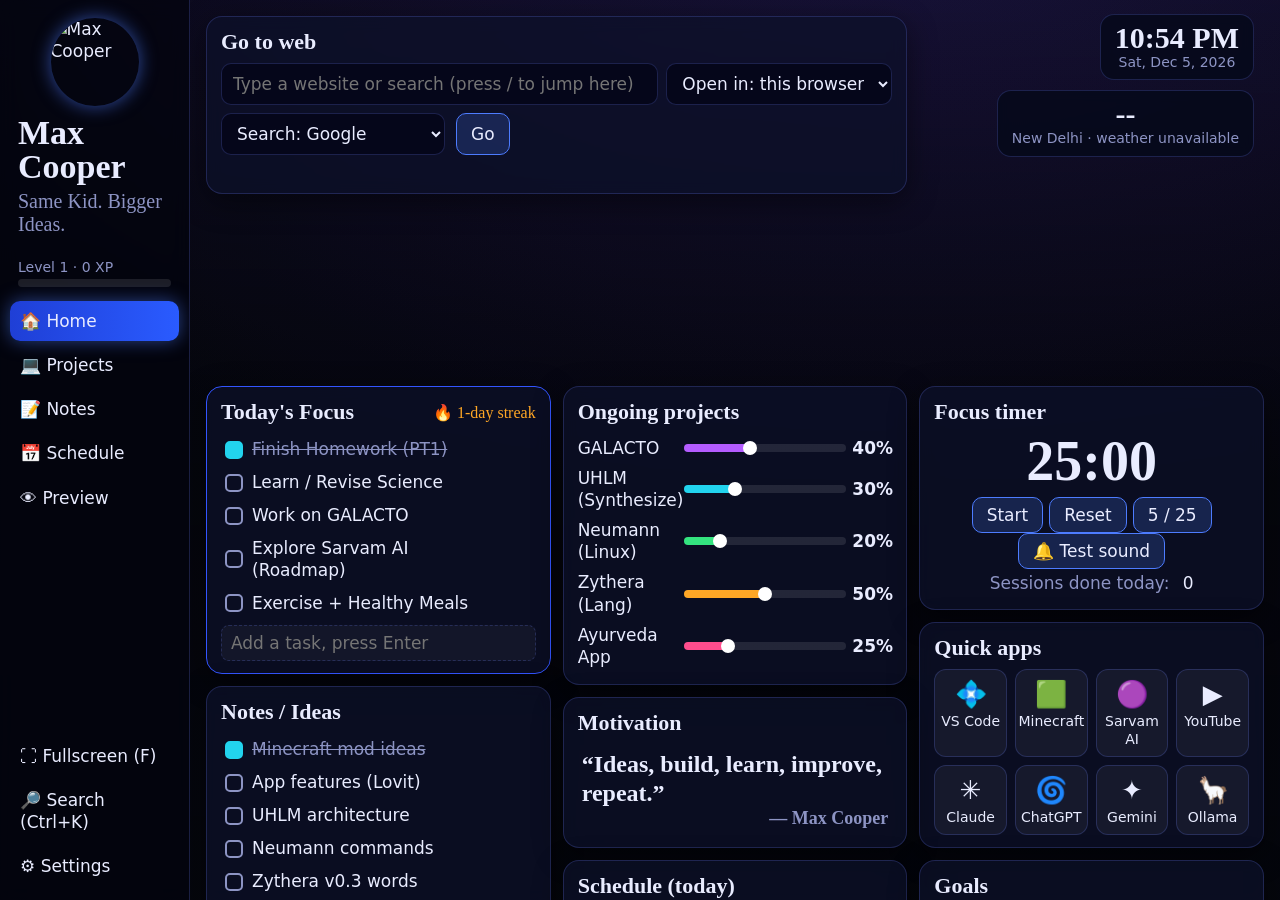
==== commit d3433164: "Add files via upload" ====
--- a/index.html
+++ b/index.html
@@ -5,22 +5,21 @@
 <meta http-equiv="Content-Security-Policy" content="default-src 'self'; base-uri 'self'; object-src 'none'; form-action 'self'; script-src 'self'; style-src 'self'; style-src-attr 'none'; img-src 'self' data:; font-src 'self'; connect-src 'self' https://api.open-meteo.com; media-src 'self' blob:; upgrade-insecure-requests; worker-src 'self'; child-src 'self'; frame-src 'self'; manifest-src 'none'">
 <title>Max Dashboard</title>
 
-<link rel="stylesheet" href="Files/dashboard.css?v=15" integrity="sha256-0n+cdCjKD3VzL7ekbGVIvM1SSV748pGVPBIRHelsygE="></head><body>
+<link rel="stylesheet" href="Files/dashboard.css?v=14" integrity="sha256-DcorYOBu2QzovxgrfIFnrfW/7NuRoUuWjN/WnLSomKQ="></head><body>
 <script src="Files/images.js" integrity="sha256-DKSNkQ2lrHrO9ttjyRki/hijJqi7IDDa0PtmcprA6M0="></script>
 <h1 class="vh">Max Dashboard</h1>
 <div id="toast" role="status" aria-live="polite"></div>
 <nav aria-label="Sections"><img class="av" id="av" alt="Max Cooper"><div class="logo ctr">Max Cooper</div><div class="tag ctr">Same Kid. Bigger Ideas.</div><div class="xp"><span id="lv">Level 1</span> · <span id="xpn">0</span> XP<div class="bar"><i id="xpb"></i></div></div>
 <button type="button" class="on" data-go="top">🏠 Home</button><button type="button" data-go="p-proj">💻 Projects</button><button type="button" data-go="p-notes">📝 Notes</button><button type="button" data-go="p-sch">📅 Schedule</button><button type="button" data-go="p-preview" id="preview-nav">👁 Preview</button><span class="sp"></span>
-<button type="button" id="fs">⛶ Fullscreen (F)</button><button type="button" id="notification-center-open" aria-haspopup="dialog">🔔 Notifications <span id="notification-center-count" aria-label="unread notifications">0</span></button><button type="button" id="k-open">🔎 Search (Ctrl+K)</button><button type="button" id="set">⚙ Settings</button></nav>
+<button type="button" id="fs">⛶ Fullscreen (F)</button><button type="button" id="k-open">🔎 Search (Ctrl+K)</button><button type="button" id="set">⚙ Settings</button></nav>
 <main id="top">
 <!-- Each tab container is filled by its own file in Files/tabs/ -->
 <div class="tab" id="tab-top"></div><div class="tab" id="tab-p-proj" hidden></div><div class="tab" id="tab-p-notes" hidden></div><div class="tab" id="tab-p-sch" hidden></div>
 <div class="tab preview-tab" id="tab-p-preview" hidden><header class="preview-heading"><h2>Live dashboard preview</h2><p>This embeds the dashboard with its sidebar and layout. Use it like a normal dashboard, right here.</p><button type="button" class="btn" id="preview-reload">↻ Refresh preview</button></header><iframe id="dashboard-preview" title="Live Max Dashboard preview" src="index.html?preview=1" loading="lazy" referrerpolicy="same-origin"></iframe></div>
 </main>
-<script src="Files/tabs/home.js?v=10" integrity="sha256-wQvYA0yzq34MZ/9iK3c9KC+XVmVE9jfMOwojyX1ZfJk="></script><script src="Files/tabs/projects.js?v=9" integrity="sha256-8lkROdfsP2WsHMDW55VZPWRDlmV+4P5IpBIFC++3Hk0="></script><script src="Files/tabs/notes.js?v=9" integrity="sha256-IBhlDDo35VaH8/vUDvH/Yoanx/hv0JfLiVHgCAsTyp4="></script><script src="Files/tabs/schedule.js?v=13" integrity="sha256-+d+H7gWjNSRMeRW6wYidtuuFHtFYk9dJdPR7qiakNCE="></script>
+<script src="Files/tabs/home.js?v=10" integrity="sha256-wQvYA0yzq34MZ/9iK3c9KC+XVmVE9jfMOwojyX1ZfJk="></script><script src="Files/tabs/projects.js?v=9" integrity="sha256-8lkROdfsP2WsHMDW55VZPWRDlmV+4P5IpBIFC++3Hk0="></script><script src="Files/tabs/notes.js?v=9" integrity="sha256-IBhlDDo35VaH8/vUDvH/Yoanx/hv0JfLiVHgCAsTyp4="></script><script src="Files/tabs/schedule.js?v=12" integrity="sha256-kIVkATLb7ueZWLH+WBteRKvANV2Jl/R7PzCjV5hNAoc="></script>
 <dialog id="k"><div class="kh"><input id="ki" placeholder="Type an app or task…" autocomplete="off" aria-label="Search"><button type="button" class="btn" id="k-x" aria-label="Close search (Esc)">✕ Esc</button></div><ul id="kr"></ul><small class="khint">Enter opens the first result · Esc or click outside to close</small></dialog>
 <dialog id="hp"><h2>Keyboard shortcuts</h2><ul class="hk-list"><li><kbd>Ctrl</kbd>+<kbd>K</kbd> Search apps &amp; tasks</li><li><kbd>/</kbd> Jump to "Go to web"</li><li><kbd>F</kbd> Fullscreen</li><li><kbd>?</kbd> This help</li><li><kbd>Esc</kbd> Close any popup</li></ul><button class="btn" id="hp-x">Close</button></dialog>
-<dialog id="notification-center-dialog" aria-labelledby="notification-center-title"><h2 id="notification-center-title">Notification center</h2><p>Schedule reminders and focus-session alerts from this dashboard.</p><div class="notification-actions"><button class="btn" type="button" id="notification-center-read">Mark all read</button><button class="btn ghost" type="button" id="notification-center-clear">Clear all</button><button class="btn ghost" type="button" id="notification-center-close">Close</button></div><ul id="notification-center-list" class="notification-center-list"></ul></dialog>
 <dialog id="sd"><h2 id="sdh">Settings</h2><p>Your data lives in this browser only. Back it up before clearing site data.</p>
 <button class="btn" id="ex">Export backup</button><button class="btn" id="im">Import backup</button><button class="btn" id="rs">Reset all</button><button class="btn" id="rl">Reset layout</button><button class="btn" id="hk">Shortcuts (?)</button><button class="btn" id="sd-x">Close</button><input type="file" id="fi" accept=".json" hidden></dialog>
-<script src="Files/tests/startup-test.js?v=12" integrity="sha256-9XOs8IiM9RMJsht8yeqc+/j+JPk5bANmRAPoQq8q8oQ="></script><script src="Files/app.js?v=27" integrity="sha256-X0+qvm0fA8KiLR3ZsVMq/8LBHHvT3PB+a1ZDA+nQtJI=" defer></script><script src="Files/notifications.js?v=2" integrity="sha256-s4+DuNksRw4ZXuWKmm/SZzcjpzKDT0yUwr41MVaPHjA=" defer></script><script src="Files/widgets.js?v=14" integrity="sha256-pyEDkQnrm5AjCgj977es4ejk8MKQ+lF9SQbFwoqZf68=" defer></script></body></html>
+<script src="Files/tests/startup-test.js?v=12" integrity="sha256-9XOs8IiM9RMJsht8yeqc+/j+JPk5bANmRAPoQq8q8oQ="></script><script src="Files/app.js?v=26" integrity="sha256-127RHpQcT/1fDLfauGqIc0NRkWjJUm25z/GIuOr/oVM=" defer></script><script src="Files/widgets.js?v=14" integrity="sha256-pyEDkQnrm5AjCgj977es4ejk8MKQ+lF9SQbFwoqZf68=" defer></script></body></html>
--- a/Files/dashboard.css
+++ b/Files/dashboard.css
@@ -424,16 +424,3 @@
 /* Schedule timed reminders */
 .schedule-header-actions{display:flex;align-items:center;gap:9px;flex-wrap:wrap;justify-content:flex-end}.schedule-notification-status{margin:-8px 0 18px;color:var(--dim);font-size:13px;line-height:1.5}.schedule-reminder-choice{display:flex!important;grid-template-columns:22px minmax(0,1fr);align-items:center;gap:9px!important;padding:10px 12px;border:1px solid var(--line);border-radius:10px;background:rgba(34,211,238,.06);color:var(--ink)!important}.schedule-reminder-choice input{width:18px!important;height:18px;min-width:18px;accent-color:var(--acc)}.schedule-reminder-badge{font-size:10px;letter-spacing:0;text-transform:none;color:var(--or)}.schedule-reminder-host{position:fixed;right:16px;bottom:16px;z-index:99999;display:grid;gap:10px;width:min(370px,calc(100vw - 32px));}.schedule-reminder-toast{padding:14px 15px;background:var(--panel, #11162d);color:var(--ink);border:1px solid var(--acc);border-radius:13px;box-shadow:0 12px 40px rgba(0,0,0,.35)}.schedule-reminder-toast strong{display:block;font-size:15px}.schedule-reminder-toast p{margin:5px 0 10px;color:var(--dim);overflow-wrap:anywhere}.schedule-reminder-dismiss{background:transparent;border:1px solid var(--line);border-radius:8px;padding:5px 9px;color:var(--ink);cursor:pointer;font:inherit}.schedule-header-actions .btn:disabled{opacity:.8;cursor:default}
 @media(max-width:800px){.schedule-head{flex-direction:column;align-items:stretch}.schedule-header-actions{justify-content:flex-start}}
-
-/* Dashboard-wide notification center and weekly planner */
-.schedule-week-day{display:block;flex-basis:100%;font-size:.72rem;font-weight:800;letter-spacing:.04em;text-transform:uppercase;color:var(--muted,#9aa3b2);padding:0 0 4px}
-.notification-center-list{display:grid;gap:10px;max-height:55vh;overflow:auto;padding:0;list-style:none}
-.notification-item{padding:12px;border:1px solid var(--line,#333);border-radius:12px;background:var(--card,#151922)}
-.notification-item strong{display:block;margin-bottom:4px}
-.notification-item p{margin:0;opacity:.85;overflow-wrap:anywhere}
-.notification-item small{display:block;margin-top:6px;opacity:.65}
-.notification-actions{display:flex;gap:8px;flex-wrap:wrap;margin:12px 0}
-#notification-center-dialog{width:min(620px,calc(100vw - 28px));max-height:85vh;border:1px solid var(--line,#444);border-radius:18px;background:var(--bg,#11151c);color:inherit;padding:20px}
-#notification-center-dialog::backdrop{background:#0009}
-#notification-center-count{display:inline-grid;place-items:center;min-width:1.4em;height:1.4em;padding:0 .25em;border-radius:999px;background:#d94a4a;color:white;font-size:.75em;font-weight:800}
-#notification-center-count[hidden]{display:none}
